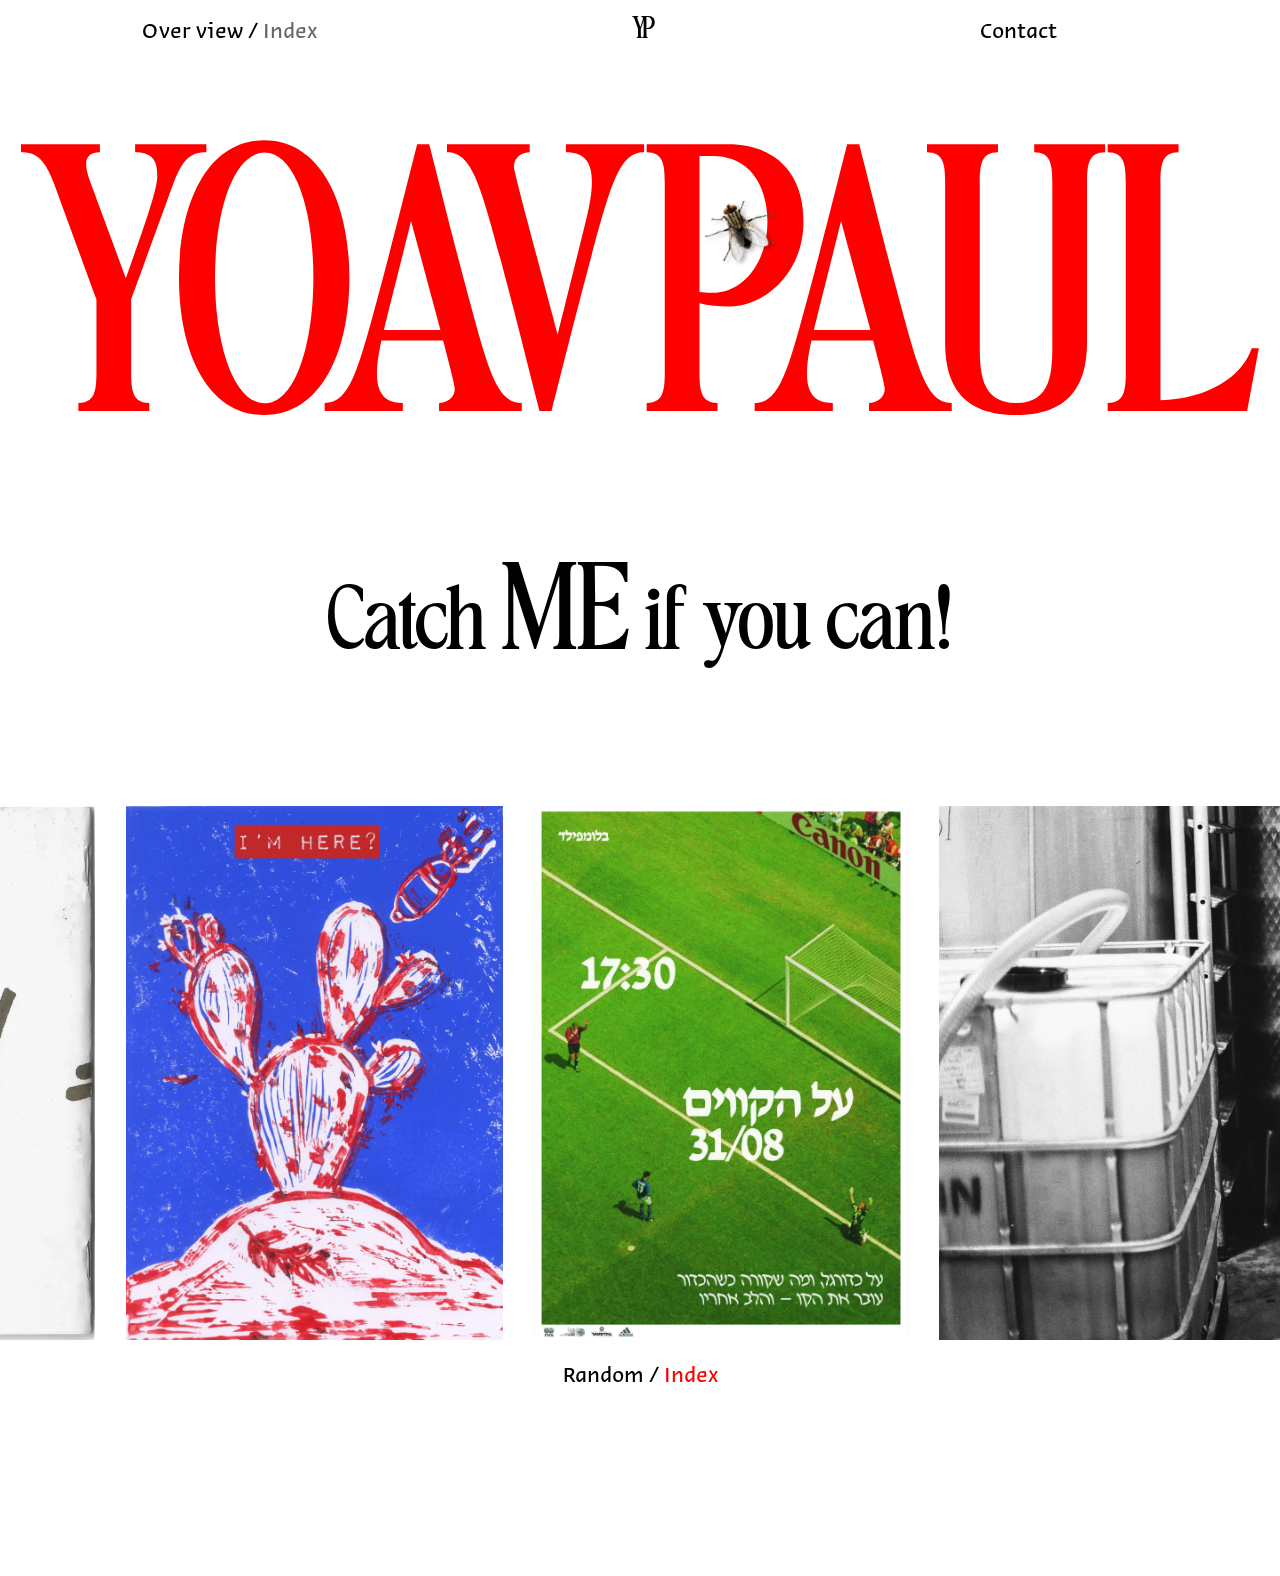
==== index.html @ 2bd1e229 "Home carousel starts in Index, 1+1= cover without scan background, Copy aligned on Me page, Index li" ====
<!DOCTYPE html>
<html lang="en">
<head>
  <meta charset="UTF-8">
  <meta name="viewport" content="width=device-width, initial-scale=1.0">
  <title>Yoav Paul</title>
  <link rel="stylesheet" href="styles.css">
  <!-- The phone version: only on screens up to 700px wide -->
  <link rel="stylesheet" href="phone.css" media="(max-width: 700px)">
</head>
<body class="home-page">
  <!-- Top bar (stays at the top while scrolling, with a soft blur behind it):
       on the left where you are, "YP" in the middle (leads home), Contact on the right -->
  <header class="top-bar">
    <p class="top-bar-left">Over view / <a class="page-link text-muted" href="projects.html">Index</a></p>
    <a class="top-bar-name" href="index.html" aria-label="Yoav Paul, home page">YP</a>
    <a class="top-bar-contact" href="about.html">Contact</a>
  </header>

  <!-- Big name (the fly sits on it, see below) -->
  <section class="hero">
    <h1 class="hero-title">YOAVPAUL</h1>
  </section>

  <!-- Leads to the contact page. "ME" turns red under the mouse -->
  <p class="catch-me"><a class="page-link" href="about.html">Catch <span class="catch-me-big">ME</span> if you can!</a></p>

  <!-- Over view: all the works move slowly from left to right, in a loop (home-carousel.js).
       It stops under the mouse, and "Random / Index" under it shows the category and name of the work,
       and it can be scrolled sideways (trackpad, mouse wheel or finger). A click on a work leads to it.
       "Random / Index" under it changes the order (the page always starts in Index):
       Random = the order here (the works take turns: branding, photography, graphics...),
       Index = by category, like the lists on the index page (data-index = the place in that order).
       To add a work, add one more line like these (--ratio = its width / height) -->
  <main class="carousel-section">
    <div class="carousel">
      <div class="carousel-track">
      <a class="carousel-item" href="branding.html#the-lodge" data-name="The Lodge x Core De Roy" data-category="Branding" data-index="2" style="--ratio: 1 / 1;"><img src="images/thelodge-corederoy-logo-negative.webp" width="2400" height="2400" alt="The Lodge x Core De Roy"></a>
      <a class="carousel-item" href="photography.html#dissociative-self" data-name="Dissociative self" data-category="Photography" data-index="4" style="--ratio: 1049 / 855;"><img class="is-cropped" style="--img-top: -44.06; --img-left: -4.36; --img-width: 108.75; --img-height: 188.58;" src="images/photo-my-project-6.webp" width="1697" height="2400" alt="Dissociative self"></a>
      <a class="carousel-item" href="graphics.html#im-here" data-name="I’M HERE?" data-category="Graphics" data-index="10" style="--ratio: 694 / 982;"><img src="images/tartakover-poster.webp" width="1697" height="2400" alt="I’M HERE?"></a>
      <a class="carousel-item" href="photography.html#monsters-under-the-bed" data-name="Monsters Under The Bed - Guy Jarzin" data-category="Photography" data-index="6" style="--ratio: 840 / 1216;"><img src="images/yarzin-photoshoot.webp" width="1658" height="2400" alt="Monsters Under The Bed - Guy Jarzin"></a>
      <a class="carousel-item" href="branding.html#cinema-south-festival" data-name="Cinema South Festival" data-category="Branding" data-index="1" style="--ratio: 1484 / 1526;"><img src="images/sff-logo.webp" width="1484" height="1526" alt="Cinema South Festival"></a>
      <a class="carousel-item" href="photography.html#four-noble-truths" data-name="Four noble truths before bedtime" data-category="Photography" data-index="5" style="--ratio: 1044 / 818;"><img src="images/photo-yoav367.webp" width="2400" height="1881" alt="Four noble truths before bedtime"></a>
      <a class="carousel-item" href="graphics.html#soccer-joint" data-name="Soccer - Joint" data-category="Graphics" data-index="9" style="--ratio: 907 / 1296;"><img src="images/poster-joint-soccer.webp" width="1680" height="2400" alt="Soccer - Joint"></a>
      <a class="carousel-item" href="photography.html#megi-solar" data-name="Megi Solar" data-category="Photography" data-index="7" style="--ratio: 845.913 / 1216;"><img src="images/photo-yoavp1150.webp" width="1670" height="2400" alt="Megi Solar"></a>
      <a class="carousel-item" href="branding.html#biss" data-name="biss" data-category="Branding" data-index="3" style="--ratio: 2560 / 2551;"><img src="images/logo-1.webp" width="2400" height="2392" alt="biss"></a>
      <a class="carousel-item" href="photography.html#bank-leumi" data-name="Bank Leumi - Local Treasure" data-category="Photography" data-index="8" style="--ratio: 1034 / 686;"><img src="images/photo-illustration-14.webp" width="2400" height="1591" alt="Bank Leumi - Local Treasure"></a>
      <a class="carousel-item" href="graphics.html#one-plus-one" data-name="1+1=" data-category="Graphics" data-index="11" style="--ratio: 600 / 864;"><img class="is-cropped" style="--img-top: -8.56; --img-left: -63.33; --img-width: 226.67; --img-height: 118.52;" src="images/one-plus-one-page-00.webp" width="1360" height="1024" alt="1+1="></a>
      </div>
    </div>
    <!-- Under the row: "Random / Index". Under the mouse it turns into the category (red) / the name of the work -->
    <p class="carousel-modes">
      <span class="carousel-switch">
        <button class="carousel-mode" type="button" data-mode="random" aria-pressed="false">Random</button> /
        <button class="carousel-mode is-active" type="button" data-mode="index" aria-pressed="true">Index</button>
      </span>
      <span class="carousel-name" aria-hidden="true"><span class="carousel-category"></span> / <span class="carousel-work"></span></span>
    </p>
  </main>

  <!-- The fly: sits on the name and flies away when the mouse touches it (moved by script.js) -->
  <img class="fly" src="images/fly.webp" width="680" height="500" alt="" aria-hidden="true">

  <script src="script.js"></script>
  <script src="home-carousel.js"></script>
  <script src="top-bar-blur.js"></script>
</body>
</html>
---- styles.css ----
/* ===== Fonts ===== */

/* TAN - MEMORIES: the title font, loaded from the fonts folder */
@font-face {
  font-family: "TAN Memories";
  src: url("fonts/tan-memories-2.otf") format("opentype");
  font-weight: 400;
  font-display: swap;
}

/* ArbelG: the font of the small texts on the home page */
@font-face {
  font-family: "ArbelG";
  src: url("fonts/ArbelG-Regular.otf") format("opentype");
  font-weight: 400;
  font-display: swap;
}

@font-face {
  font-family: "ArbelG";
  src: url("fonts/ArbelG-Bold.otf") format("opentype");
  font-weight: 700;
  font-display: swap;
}

/* Editor Sans (Normal): the top bar, the menus and the small texts on every page */
@font-face {
  font-family: "Editor Sans";
  src: url("fonts/EditorSans-Normal.otf") format("opentype");
  font-weight: 400;
  font-display: swap;
}

/* Editor Sans Medium: the photo captions. Editor Sans Bold: "INDEX" and the current page in the menu */
@font-face {
  font-family: "Editor Sans";
  src: url("fonts/EditorSans-Medium.otf") format("opentype");
  font-weight: 500;
  font-display: swap;
}

@font-face {
  font-family: "Editor Sans";
  src: url("fonts/EditorSans-Bold.otf") format("opentype");
  font-weight: 700;
  font-display: swap;
}

/* Editor Sans Semibold: the page you are on, in the top bar */
@font-face {
  font-family: "Editor Sans";
  src: url("fonts/EditorSans-Semibold.otf") format("opentype");
  font-weight: 600;
  font-display: swap;
}

/* ===== Variables (from Figma) ===== */
:root {
  /* Colors */
  --color-background: #ffffff;
  --color-accent: #ff0000;
  --color-shadow: rgba(0, 0, 0, 0.3);
  --color-text: #000000;
  --color-text-muted: rgba(0, 0, 0, 0.6);
  --color-panel: #000000; /* behind a project panel (branding page) */
  /* The blurred strips behind the words of the top bar */
  --bar-white: 0.3;      /* how white the strip is (0 = clear, 1 = fully white) */
  --bar-blur: 10px;      /* how blurry the photo behind it is */
  --bar-radius: 0.03em;  /* roundness of the corners */
  --bar-line-gap: 0.25em; /* extra space between the lines of the menu on the project pages */
  /* Each part has its own strip:
     pad-x = space left and right of the words, pad-y = space above and under them,
     move-x = moves the strip right (+) or left (-), move-y = moves it down (+) or up (-) */
  --left-pad-x: 0.6em;    /* "Over view / Index" */
  --left-pad-y: 0.1em;
  --left-move-x: 0em;
  --left-move-y: 0em;
  --index-pad-x: 0.31em;   /* the menu on the project pages: "Index" and the other pages */
  --index-pad-y: 0.03em;
  --index-move-x: 0em;
  --index-move-y: -0.03em;
  --page-pad-x: 0.37em;    /* the page you are on (Branding, Photography, Graphics) */
  --page-pad-y: 0.1em;
  --page-move-x: 0em;
  --page-move-y: 0em;
  --yp-pad-x: 0.16em;     /* "YP" */
  --yp-pad-y: 0.31em;
  --yp-move-x: 0em;
  --yp-move-y: 0em;
  --contact-pad-x: 0.32em; /* "Contact" */
  --contact-pad-y: 0.1em;
  --contact-move-x: 0em;
  --contact-move-y: 0em;
  --color-bar: rgba(255, 255, 255, var(--bar-white));

  /* Title font: TAN - MEMORIES (Regular), a serif font is used until it loads */
  --font-display: "TAN Memories", Georgia, serif;
  --weight-display: 400; /* Regular */

  /* Font of the top bar, the menus, the captions and the small texts: Editor Sans (from the fonts folder) */
  --font-nav: "Editor Sans", Arial, sans-serif;
  --size-nav: max(12px, calc(24 * var(--px))); /* "About", "Contact", "OVER VIEW / INDEX": 24px in Figma */

  /* Font of the small texts on the home page */
  --font-body: "ArbelG", Arial, sans-serif;

  /* One Figma pixel: the home page is 1440px wide in Figma,
     so on smaller screens everything gets smaller together */
  --px: min(1px, calc(100vw / 1440));

  /* Fly: 181px wide in Figma, smaller on small screens */
  --size-fly: min(181px, 30vw);

  /* Spacing */
  --space-page: 16px;
}

/* ===== Base ===== */
* {
  box-sizing: border-box;
}

body {
  margin: 0;
  background-color: var(--color-background);
}

/* ===== Flying fly ===== */

/* script.js moves the fly by changing its transform */
.fly {
  position: fixed;
  top: 0;
  left: 0;
  width: var(--size-fly);
  height: auto;
  /* Close shadow: the fly is sitting on the page */
  filter: drop-shadow(2px 3px 2px var(--color-shadow));
  transition: filter 0.3s;
}

/* Fly swatter: near the fly the mouse turns into a fly swatter (script.js adds "is-near-fly"),
   so people understand they can squash it. The middle of the swatter is the point that hits */
.is-near-fly,
.is-near-fly * {
  cursor: -webkit-image-set(url("images/cursor-swatter.png") 1x, url("images/cursor-swatter@2x.png") 2x) 17 17, crosshair !important;
  cursor: image-set(url("images/cursor-swatter.png") 1x, url("images/cursor-swatter@2x.png") 2x) 17 17, crosshair !important;
}

/* Far, soft shadow: the fly is in the air */
.fly.is-flying {
  filter: drop-shadow(14px 22px 8px var(--color-shadow));
}

/* A squashed fly lies flat on the page (no shadow), and can't be clicked again */
.fly.is-squashed {
  filter: none;
  pointer-events: none;
}

/* ===== Red splat under a squashed fly ===== */

/* script.js places it where the fly was */
.splat {
  position: fixed;
  width: calc(var(--size-fly) * 0.6);
  aspect-ratio: 1;
  translate: -50% -50%; /* centered on the fly (works together with the grow animation) */
  background-color: var(--color-accent);
  border-radius: 45% 55% 40% 60% / 55% 40% 60% 45%; /* uneven, like a blob */
  pointer-events: none;
  animation: splat-appear 0.15s ease-out;
}

/* Two small drops around the splat */
.splat::before,
.splat::after {
  content: "";
  position: absolute;
  border-radius: 50%;
  background-color: var(--color-accent);
}

.splat::before {
  width: 18%;
  height: 18%;
  top: -22%;
  left: 70%;
}

.splat::after {
  width: 12%;
  height: 12%;
  bottom: -10%;
  left: -15%;
}

/* The splat grows quickly from nothing */
@keyframes splat-appear {
  from {
    scale: 0;
  }
  to {
    scale: 1;
  }
}

/* ===== Top bar (all pages) =====
   On the left where you are, "YP" in the middle, "Contact" on the right.
   Each one is placed by its middle point, like in Figma (the page is 1440px wide there).
   The bar stays at the top while scrolling. Each part has a blurred horizontal strip behind it,
   so it can always be read, also on top of photos (the rest of the bar is see-through) */
.top-bar {
  position: fixed;
  top: 0;
  left: 0;
  right: 0;
  z-index: 5; /* above everything on the page */
  height: max(44px, calc(90 * var(--px))); /* down to just under the two lines on the left */
  pointer-events: none; /* clicks go through the see-through parts of the bar... */
  font-family: var(--font-nav);
  font-size: var(--size-nav);
  line-height: normal;
  color: var(--color-text);
}

.top-bar a {
  color: inherit;
  text-decoration: none;
}

/* The three parts of the bar */
.top-bar-left,
.top-bar-name,
.top-bar-contact {
  position: absolute;
  z-index: 0; /* so the ellipse below stays behind the words */
  margin: 0;
  transform: translateX(-50%); /* the middle of the words sits on "left" */
  text-align: center;
  white-space: nowrap;
  pointer-events: auto; /* ...but not through the words */
}

/* The blurred strip behind each part of the bar (a flat rectangle around the words).
   Each part sets its own --pad-x, --pad-y, --move-x and --move-y (see the variables at the top) */
.top-bar-left::before,
.top-bar-name::before,
.top-bar-contact::before,
.top-bar-left:has(.is-current) > *::before {
  content: "";
  position: absolute;
  top: calc(var(--move-y) - var(--pad-y));
  bottom: calc(-1 * var(--move-y) - var(--pad-y));
  left: calc(var(--move-x) - var(--pad-x));
  right: calc(-1 * var(--move-x) - var(--pad-x) - var(--extra-right, 0em));
  z-index: -1;
  border-radius: var(--bar-radius);
  background-color: var(--color-bar);
  backdrop-filter: blur(var(--bar-blur));
  -webkit-backdrop-filter: blur(var(--bar-blur)); /* Safari */
  /* Shows only when there is a picture or text under the word (top-bar-blur.js adds "has-backdrop") */
  opacity: var(--strip-opacity, 0);
  transition: opacity 0.2s;
}

.top-bar .has-backdrop {
  --strip-opacity: 1;
}

.top-bar-left::before {
  --pad-x: var(--left-pad-x);
  --pad-y: var(--left-pad-y);
  --move-x: var(--left-move-x);
  --move-y: var(--left-move-y);
}

.top-bar-left:has(.is-current) > :not(.is-current)::before {
  --pad-x: var(--index-pad-x);
  --pad-y: var(--index-pad-y);
  --move-x: var(--index-move-x);
  --move-y: var(--index-move-y);
}

.top-bar-left:has(.is-current) > .is-current::before {
  --pad-x: var(--page-pad-x);
  --pad-y: var(--page-pad-y);
  --move-x: var(--page-move-x);
  --move-y: var(--page-move-y);
}

/* "YP": the letters are pulled together (-24%), which makes its box end before the "P",
   so its strip gets 0.24em more on the right, to have the same space on both sides */
.top-bar-name::before {
  --pad-x: var(--yp-pad-x);
  --pad-y: var(--yp-pad-y);
  --move-x: var(--yp-move-x);
  --move-y: var(--yp-move-y);
  --extra-right: 0.24em;
}

.top-bar-contact::before {
  --pad-x: var(--contact-pad-x);
  --pad-y: var(--contact-pad-y);
  --move-x: var(--contact-move-x);
  --move-y: var(--contact-move-y);
}

/* On the left: "OVER VIEW / INDEX", or "INDEX" with the page you are on under it
   (Figma: middle at 258px, 25px from the top) */
.top-bar-left {
  top: calc(25 * var(--px));
  left: calc(50% - 462 * var(--px));
}

/* The grey link ("INDEX" on the home page, "OVER VIEW" on the index page) */
.top-bar-left .text-muted {
  color: var(--color-text-muted);
}

/* The page you are on: red and Semibold */
.top-bar-left .is-current {
  color: var(--color-accent);
  font-weight: 600;
}

/* On the project pages the left part is a menu of a few lines:
   each word gets its own blurred strip (see above), instead of one strip around all */
.top-bar-left:has(.is-current)::before {
  display: none;
}

.top-bar-left:has(.is-current) > * {
  position: relative;
  z-index: 0;
}

/* The menu on the project pages: "Index", then Branding, Photography and Graphics, one under the other
   (Figma: its middle at 209px, 27px between the lines). Each line goes a little lower, so the strips don't touch */
.top-bar-left:has(.is-current) {
  left: calc(50% - 511 * var(--px));
  display: flex;
  flex-direction: column;
  align-items: center;
  line-height: 1.125;
}

.top-bar-left:has(.is-current) > :not(:first-child) {
  margin-top: var(--bar-line-gap);
}

/* "Index" is a button: a click folds the menu (top-bar-menu.js). No button look */
.top-bar-index {
  padding: 0;
  border: none;
  background: none;
  font: inherit;
  color: inherit;
  cursor: pointer;
}

/* The folded menu: only "Index" and the page you are on */
.top-bar-left.is-folded .menu-other {
  display: none;
}

/* On the project pages "Contact" is a little more to the right (Figma: its middle at 1202.5px) */
.branding-page .top-bar-contact,
.photography-page .top-bar-contact,
.graphics-page .top-bar-contact {
  left: calc(50% + 482.5 * var(--px));
}

/* The links turn red under the mouse */
.top-bar-left .page-link:hover {
  color: var(--color-accent);
}

/* "YP" in the title font (Figma: 24px, letter spacing -24%, middle at 721.5px, 19px from the top) */
.top-bar-name {
  top: calc(19 * var(--px));
  left: calc(50% + 1.5 * var(--px));
  font-family: var(--font-display);
  letter-spacing: -0.24em;
  line-height: 1.04;
}

/* Figma: middle at 1145.5px, 25px from the top */
.top-bar-contact {
  top: calc(25 * var(--px));
  left: calc(50% + 425.5 * var(--px));
}

/* ===== Home page (index.html) and index page (projects.html) ===== */

.hero a {
  color: inherit;
  text-decoration: none;
}

/* Big name. All sizes are Figma pixels times --px */
.hero {
  position: relative;
  padding-top: calc(82 * var(--px));
}

.hero-title {
  margin: 0;
  font-family: var(--font-display);
  font-size: calc(300 * var(--px));
  font-weight: var(--weight-display);
  line-height: normal;
  height: calc(423 * var(--px)); /* text box height in Figma */
  color: var(--color-accent);
  text-align: center;
}

/* "Catch ME if you can!" under the big name, a link to the contact page.
   "ME" turns red under the mouse */
.catch-me {
  margin: calc(102 * var(--px)) 0 0;
  height: calc(129 * var(--px)); /* text box height in Figma */
  font-family: var(--font-display);
  font-size: calc(70.82 * var(--px));
  line-height: normal;
  color: var(--color-text);
  text-align: center;
}

.catch-me-big {
  font-size: calc(96 * var(--px));
}

.catch-me:hover .catch-me-big {
  color: var(--color-accent);
}

/* The fly on the home and index pages: 113px wide in Figma, and it moves with the page
   (script.js places it on the name and keeps it above the works) */
.home-page,
.index-page {
  --size-fly: calc(113 * var(--px));
}

.home-page .fly,
.home-page .splat,
.index-page .fly,
.index-page .splat {
  position: absolute;
}

/* ===== Over view on the home page: all the works moving in a row =====
   Figma: a 1440 x 600 box, 907px from the top of the page, and "Random / Index" under it.
   home-carousel.js moves the row and changes its order */

.carousel-section {
  margin-top: calc(171 * var(--px)); /* 907 - 736 */
  padding-bottom: calc(201 * var(--px)); /* the page ends at 1773 */
}

/* The box: it scrolls sideways (no scrollbar, like in Figma) */
.carousel {
  height: calc(600 * var(--px));
  overflow-x: auto;
  overflow-y: hidden;
  scrollbar-width: none;
}

.carousel::-webkit-scrollbar {
  display: none;
}

/* The row of works */
.carousel-track {
  display: flex;
  width: max-content;
  height: 100%;
}

/* "Random / Index" under the box (Figma: 30px under it, Editor Sans 24px).
   Red under the mouse, and the one that is chosen stays red */
.carousel-modes {
  position: relative;
  margin: calc(30 * var(--px)) 0 0;
  min-height: calc(35 * var(--px));
  font-family: var(--font-nav);
  font-size: var(--size-nav);
  line-height: normal;
  text-align: center;
  color: var(--color-text);
}

.carousel-mode {
  padding: 0;
  border: none;
  background: none;
  font: inherit;
  color: inherit;
  cursor: pointer;
}

.carousel-mode:hover,
.carousel-mode.is-active {
  color: var(--color-accent);
}

/* Under the mouse a work's category (red) / name show in the same place, instead of "Random / Index" */
.carousel-name {
  position: absolute;
  inset: 0;
  display: none;
}

.carousel-category {
  color: var(--color-accent);
}

.carousel-section.is-showing-name .carousel-name {
  display: block;
}

.carousel-section.is-showing-name .carousel-switch {
  visibility: hidden; /* keeps its place, so nothing moves */
}

/* One work: as high as the box, its width from its shape (--ratio = width / height).
   The space after each work (not "gap"), so the copy follows with the same space */
.carousel-item {
  position: relative;
  flex: none;
  height: 100%;
  aspect-ratio: var(--ratio);
  margin-right: calc(35 * var(--px));
  overflow: hidden;
}

.carousel-item img {
  display: block;
  width: 100%;
  height: 100%;
  object-fit: cover;
}

/* ===== Links in the top bar and menus (all pages) ===== */

.page-link {
  color: inherit;
  text-decoration: none;
}

/* The page you are on is red */
.page-link.is-current {
  color: var(--color-accent);
}

/* ===== Columns and rows of works, measured in Figma pixels =====
   In the HTML every item says its size in Figma pixels:
   style="--width: 589"         = 589 Figma pixels wide
   style="--space-before: 61"   = 61 Figma pixels of space above it
   style="--gap: 11"            = 11 Figma pixels between the items of a row */

.figma-column {
  position: relative; /* the texts about the projects are placed inside it */
  width: calc(1440 * var(--px)); /* the width of the page in Figma */
  margin: 0 auto;
  display: flex;
  flex-direction: column;
  align-items: center;
  padding-bottom: calc(220 * var(--px));
}

.figma-column > * {
  margin-top: calc(var(--space-before, 0) * var(--px));
}

/* Items that are not in the middle: they start --left Figma pixels from the left edge */
.figma-column > .from-left {
  align-self: flex-start;
  margin-left: calc(var(--left) * var(--px));
}

/* Items side by side */
.figma-row {
  display: flex;
  justify-content: center;
  align-items: flex-start;
  gap: calc(var(--gap, 0) * var(--px));
}

/* Items in a row don't get extra space above */
.figma-row > * {
  margin-top: 0;
}

/* An image or video with its Figma width */
.work-image {
  display: block;
  flex: none;
  width: calc(var(--width) * var(--px));
  height: auto;
}

/* ===== Project pages (photography.html, graphics.html) ===== */

/* The top part: the menu and the big title.
   Each page sets --title-top, --title-size and --header-height (in Figma pixels) */
.project-header {
  position: relative;
  height: calc(var(--header-height) * var(--px));
}

.project-title {
  position: absolute;
  top: calc(var(--title-top) * var(--px));
  left: 0;
  right: 0;
  margin: 0;
  font-family: var(--font-display);
  font-size: calc(var(--title-size) * var(--px));
  font-weight: var(--weight-display);
  line-height: 1.96;
  color: var(--color-text);
  text-align: center;
}

/* The name of a project under its photo.
   --height = the space from the top of the caption to the next photo (Figma pixels) */
.photo-caption {
  width: calc(var(--width) * var(--px));
  height: calc(var(--height) * var(--px));
  margin-bottom: 0;
  font-family: var(--font-nav);
  font-size: max(12px, calc(32 * var(--px)));
  font-weight: 500; /* Medium */
  line-height: normal;
  text-align: var(--align, left);
}

/* ===== Photography, branding and graphics pages ===== */

/* A photo in a box with its Figma size (--width x --height).
   The photo fills the box, and is cut at the edges if it has a different shape */
.photo-box {
  position: relative;
  display: block;
  width: calc(var(--width) * var(--px));
  aspect-ratio: var(--width) / var(--height);
  overflow: hidden;
  /* the boxes that open a row of photos are buttons: remove the button look */
  padding: 0;
  border: none;
  background: none;
}

button.photo-box {
  cursor: pointer;
}

.photo-box img,
.photo-box video,
.photo-overlay-row img,
.photo-overlay-row video {
  display: block;
  width: 100%;
  height: 100%;
  object-fit: cover;
}

/* A photo that shows only part of itself, placed like in Figma (in % of its box) */
.photo-box img.is-cropped,
.photo-overlay-row img.is-cropped,
.carousel-item img.is-cropped {
  position: absolute;
  top: calc(var(--img-top) * 1%);
  left: calc(var(--img-left) * 1%);
  width: calc(var(--img-width) * 1%);
  height: calc(var(--img-height) * 1%);
  max-width: none;
  object-fit: fill;
}

/* ===== Photo overlays: a row of photos that opens when you click a photo =====
   The photo you click is the first photo of the row. photo-overlays.js opens and closes the rows */

/* Goes from the left of the photo to the right edge of the page, and scrolls sideways */
.photo-overlay {
  width: calc((1440 - var(--left)) * var(--px));
  overflow-x: auto;
  overflow-y: hidden;
  scrollbar-width: none; /* no scrollbar, like in Figma */
}

.photo-overlay::-webkit-scrollbar {
  display: none;
}

/* Closed: only the first photo. Open: --width Figma pixels wide */
.photo-overlay-row {
  position: relative;
  width: fit-content;
}

.photo-overlay.is-open .photo-overlay-row {
  width: calc(var(--width) * var(--px) * var(--row-scale, 1));
}

/* The extra photos: hidden until the row opens.
   Each one has its place: --x, --y and its size --w x --h (Figma pixels) */
.photo-overlay-row > div {
  display: none;
  position: absolute;
  cursor: pointer; /* a click closes the row */
  left: calc(var(--x) * var(--px) * var(--row-scale, 1));
  top: calc(var(--y, 0) * var(--px) * var(--row-scale, 1));
  width: calc(var(--w) * var(--px) * var(--row-scale, 1));
  height: calc(var(--h) * var(--px) * var(--row-scale, 1));
  overflow: hidden;
}

.photo-overlay.is-open .photo-overlay-row > div {
  display: block;
}

/* ===== Photography page: the text layout =====
   When a row is open, photography-texts.js adds "is-reading" to the page.
   Then every item uses its "-open" sizes and places (from the Figma frame "Photography option 2 with text"):
   --left-open, --space-open, --width-open, --height-open, and --scale-open for the rows.
   The text about the open project shows on the left. (Only on computers: phones keep their layout) */

/* A caption that shows only in the text layout ("Dissociative self") */
.photo-caption.only-open {
  display: none;
}

/* The caption of the open project hides (its name is in the text), but keeps its place */
.photo-caption.is-hidden {
  visibility: hidden;
}

@media (min-width: 701px) {
  body.is-reading .project-header {
    height: calc(var(--header-height-open, var(--header-height)) * var(--px));
  }

  body.is-reading .figma-column > * {
    margin-top: calc(var(--space-open, var(--space-before, 0)) * var(--px));
  }

  body.is-reading .figma-column > .from-left {
    margin-left: calc(var(--left-open, var(--left)) * var(--px));
  }

  body.is-reading .photo-box {
    width: calc(var(--width-open, var(--width)) * var(--px));
    aspect-ratio: var(--width-open, var(--width)) / var(--height-open, var(--height));
  }

  body.is-reading .photo-overlay {
    width: calc((1440 - var(--left-open, var(--left))) * var(--px));
    --row-scale: var(--scale-open, 1);
  }

  body.is-reading .photo-caption.only-open {
    display: block;
  }
}

/* The text about a project (Figma: 15px from the left, 450px wide, Editor Sans) */
.project-text {
  position: absolute;
  left: calc(15 * var(--px));
  width: calc(450 * var(--px));
  margin: 0;
  font-family: var(--font-nav);
  color: var(--color-text);
}

.project-text[hidden] {
  display: none;
}

/* Name (Bold 28px) and year (Medium) */
.project-text h2 {
  margin: 0 0 calc(30 * var(--px));
  font-size: calc(28 * var(--px));
  font-weight: 700;
  line-height: normal;
}

.project-text-year {
  margin-left: 0.4em;
  font-weight: 500;
}

/* The text: 25px */
.project-text p {
  margin: 0;
  font-size: calc(25 * var(--px));
  line-height: calc(26 * var(--px));
}

/* The second paragraph starts a little to the right, like in Figma */
.project-text .is-indented {
  text-indent: 1em;
}

/* An empty line above */
.project-text .has-space,
.project-text .project-text-quote {
  margin-top: calc(30 * var(--px));
}

/* The quote: Semibold 19px */
.project-text .project-text-quote {
  font-size: calc(19 * var(--px));
  font-weight: 600;
}

/* Materials and thanks: 20px */
.project-text .project-text-small {
  font-size: calc(20 * var(--px));
}

/* Smaller text (Dissociative self): 19px */
.project-text .project-text-body {
  font-size: calc(19 * var(--px));
}

/* Where it was exhibited: Semibold 19px */
.project-text .project-text-strong {
  font-size: calc(19 * var(--px));
  font-weight: 600;
}

/* A smaller empty line above (one empty line of 19px text) */
.project-text .has-line-space {
  margin-top: calc(23 * var(--px));
}

/* ===== The 1+1= book (graphics page): book-pages.js turns its pages on a click ===== */
.book {
  cursor: pointer;
}

/* ===== Project panels (branding page): the whole project on one screen =====
   project-panels.js opens and closes them. Everything inside is placed in Figma pixels
   (--x, --y, --w, --h) and grows or shrinks with the height of the screen:
   the Figma frame is 1069px high, so one Figma pixel = the screen height / 1069 */

.project-panel {
  --s: calc(100vh / 1069); /* one Figma pixel */
  position: fixed;
  inset: 0;
  z-index: 4; /* above the page, under the top bar */
  overflow-x: auto;
  overflow-y: hidden; /* only sideways */
  background-color: var(--color-panel);
  scrollbar-width: none;
  outline: none;
}

.project-panel::-webkit-scrollbar {
  display: none;
}

.project-panel[hidden] {
  display: none;
}

/* While a panel is open: the page under it doesn't scroll, and the top bar turns white (like in Figma) */
body.has-open-panel {
  overflow: hidden;
}

body.has-dark-panel .top-bar {
  color: #fff;
}

/* A light panel (like biss): white, with black texts */
.project-panel.is-light {
  --color-panel: #ffffff;
}

.project-panel.is-light .panel-text,
.project-panel.is-light .panel-about {
  color: var(--color-text);
}

/* The whole width of the project, as high as the screen */
.project-panel-stage {
  position: relative;
  width: calc(var(--width) * var(--s));
  height: 100vh;
  overflow: hidden; /* things that go over the top are cut, like in Figma */
}

/* A work: its place and size (a click on it closes the panel) */
.panel-item {
  position: absolute;
  left: calc(var(--x) * var(--s));
  top: calc(var(--y) * var(--s));
  width: calc(var(--w) * var(--s));
  height: calc(var(--h) * var(--s));
  overflow: hidden;
  cursor: pointer;
}

.panel-item img,
.panel-item video {
  display: block;
  width: 100%;
  height: 100%;
  object-fit: cover;
}

.panel-item img.is-cropped {
  position: absolute;
  top: calc(var(--img-top) * 1%);
  left: calc(var(--img-left) * 1%);
  width: calc(var(--img-width) * 1%);
  height: calc(var(--img-height) * 1%);
  max-width: none;
  object-fit: fill;
}

/* Texts: --x is their middle */
.panel-text {
  position: absolute;
  left: calc(var(--x) * var(--s));
  top: calc(var(--y) * var(--s));
  width: calc(var(--w) * var(--s));
  margin: 0;
  z-index: 1; /* on top of the works, like in Figma */
  transform: translateX(-50%);
  color: #fff;
  font-weight: normal;
  text-align: center;
}

/* The names of the parts (Logotype, Menus...): Editor Sans 18px */
.panel-label {
  font-family: var(--font-nav);
  font-size: calc(18 * var(--s));
  line-height: calc(37 * var(--s));
}

/* Some names start at --x (on the left of their works) instead of having their middle there */
.panel-label.is-left {
  transform: none;
  text-align: left;
}

/* About the project: name (Bold 30px), kind of work (Medium 25px) and text (25px), in Editor Sans */
.panel-about {
  position: absolute;
  left: calc(var(--x) * var(--s));
  top: calc(var(--y) * var(--s));
  width: calc(var(--w) * var(--s));
  z-index: 1;
  font-family: var(--font-nav);
  color: #fff;
}

/* The name. Each panel can set its line height (--title-line) and the empty space under it (--title-space) */
.panel-about h2 {
  margin: 0 0 calc(var(--title-space, 54.88) * var(--s)); /* an empty line under it, like in Figma */
  font-size: calc(30 * var(--s));
  font-weight: 700;
  line-height: 1.96;
}

/* Panels that set --title-line (in Figma pixels) use it instead */
.panel-about[style*="--title-line"] h2 {
  line-height: calc(var(--title-line) * var(--s));
}

.panel-about p {
  margin: 0;
  font-size: calc(25 * var(--s));
  line-height: calc(36 * var(--s));
}

.panel-about .panel-about-kind,
.panel-about .is-medium {
  font-weight: 500;
}

/* Credits: 20px */
.panel-about .panel-about-small {
  font-size: calc(20 * var(--s));
}

/* An empty line above */
.panel-about .has-space {
  margin-top: calc(49 * var(--s));
}

/* The second paragraph starts a little to the right, like in Figma */
.panel-about .is-indented {
  text-indent: 1.25em;
}

/* ===== Index page (projects.html) ===== */

/* The area under the big name (1032 - 505 Figma pixels high).
   The categories and lists are placed in it by --x, --y and --w */
.index-categories {
  position: relative;
  width: calc(1440 * var(--px));
  height: calc(527 * var(--px));
  margin: 0 auto;
}

.index-category,
.index-list {
  position: absolute;
  left: calc(var(--x) * var(--px));
  top: calc(var(--y) * var(--px));
  width: calc(var(--w) * var(--px));
  margin: 0;
  font-family: var(--font-display);
  font-weight: var(--weight-display);
  color: var(--color-text);
}

/* A category: a button with no button look, the text on the left */
.index-category {
  padding: 0;
  border: none;
  background: none;
  font-size: calc(70.82 * var(--px));
  line-height: normal;
  text-align: left;
  cursor: pointer;
}

/* The list of projects under a category (hidden until the category is clicked).
   Figma: 27px, lines 50px apart (the same in all three lists) */
.index-list {
  padding: 0;
  list-style: none;
  font-size: calc(27 * var(--px));
  line-height: calc(50 * var(--px));
  text-align: center;
}

.index-list[hidden] {
  display: none;
}

.index-list a {
  color: inherit;
  text-decoration: none;
}

/* Red under the mouse: the categories and the projects */
.index-category:hover,
.index-list a:hover {
  color: var(--color-accent);
}

/* When a link leads to a project on another page, leave room for "YP" above it */
.figma-column > [id] {
  scroll-margin-top: max(56px, calc(70 * var(--px)));
}

/* ===== About and contact page (about.html) ===== */

/* Everything is placed where it is in Figma ("Content" frame, 1440 x 2021).
   Each item says its top (and middle or left) in Figma pixels */
.about {
  position: relative;
  width: calc(1440 * var(--px));
  height: calc(2021 * var(--px));
  margin: 0 auto;
}

.about > * {
  position: absolute;
  margin: 0;
}

/* Big red words: "EMAIL ME", "CALL ME", "ME" */
.about-title {
  top: calc(var(--top) * var(--px));
  left: calc(var(--middle) * var(--px));
  transform: translateX(-50%);
  font-family: var(--font-display);
  font-size: calc(270 * var(--px));
  font-weight: var(--weight-display);
  letter-spacing: calc(var(--spacing, 0) * var(--px));
  line-height: normal;
  color: var(--color-accent);
  white-space: nowrap;
}

/* The email address and the phone number under the big words (Medium 48px) */
.about-contact {
  top: calc(var(--top) * var(--px));
  left: calc(var(--middle) * var(--px));
  transform: translateX(-50%);
  font-family: var(--font-nav);
  font-size: calc(48 * var(--px));
  font-weight: 500;
  line-height: normal;
  color: var(--color-text);
  text-decoration: none;
  white-space: nowrap;
}

/* The text about me (Medium 32px, lines 62px apart) */
.about-contact a {
  color: inherit;
  text-decoration: none;
}

/* "Copy" next to the email / phone: shows under the mouse (computers),
   or after a tap (phones, contact-copy.js adds "is-showing-copy").
   Its holder starts right at the end of the words, so the mouse can move to it without it closing.
   The holder has the same line as the email / phone, so "Copy" sits on the same line (baseline) as them */
.copy-holder {
  position: absolute;
  top: 0;
  left: 100%;
  padding-left: calc(20 * var(--px));
  display: none;
}

.about-contact:hover .copy-holder,
.about-contact:focus-within .copy-holder,
.about-contact.is-showing-copy .copy-holder {
  display: block;
}

/* Just the word, no frame, half the size of the email / phone */
.copy-button {
  -webkit-appearance: none; /* no button look in Safari */
  appearance: none;
  padding: 0;
  border: none;
  border-radius: 0;
  background: none;
  vertical-align: baseline;
  font-family: var(--font-nav);
  font-size: 0.5em;
  font-weight: 500;
  line-height: normal;
  color: var(--color-text);
  cursor: pointer;
}

.copy-button:hover {
  color: var(--color-accent);
}

.about-text {
  top: calc(var(--top) * var(--px));
  left: calc(164 * var(--px));
  width: calc(1175 * var(--px));
  font-family: var(--font-nav);
  font-size: calc(32 * var(--px));
  font-weight: 500;
  line-height: calc(62 * var(--px));
  color: var(--color-text);
}

.about-text p {
  margin: 0;
}

/* The second paragraph starts a little to the right, like in Figma */
.about-text p + p {
  text-indent: calc(30 * var(--px)); /* 4 spaces, like in Figma */
}
---- phone.css ----
/* ===== phone.css: the phone version of the site =====
   Only phones use this file (screens up to 700px wide): every page loads it with
   <link rel="stylesheet" href="phone.css" media="(max-width: 700px)">
   after styles.css, so the rules here change the computer design only on phones.
   The computer version is in styles.css (its colours, fonts and spacing are used here too).
   Write here anything that should look different on a phone. */

/* ===== Top bar (all pages) =====
   On phones the three parts sit by the edges: the menu on the left, YP in the middle,
   Contact on the right. The words are 15px, big enough to tap */
.top-bar {
  --size-nav: 15px;
  height: 44px;
}

.top-bar-left,
.top-bar-left:has(.is-current) {
  top: 14px;
  left: var(--space-page);
  transform: none;
  text-align: left;
}

/* The menu on the project pages: its lines start on the left */
.top-bar-left:has(.is-current) {
  align-items: flex-start;
}

.top-bar-name {
  top: 11px;
  left: 50%;
}

.top-bar-contact,
.branding-page .top-bar-contact,
.photography-page .top-bar-contact,
.graphics-page .top-bar-contact {
  top: 14px;
  left: auto;
  right: var(--space-page);
  transform: none;
}

/* ===== Home page (index.html) ===== */

/* The fly is 60px wide on phones */
.home-page {
  --size-fly: 60px;
}

/* The big name fills the width of the screen (its width is 4.654 times its font size) */
.hero {
  padding-top: 64px;
}

.hero-title {
  height: auto;
  font-size: calc((100vw - 2 * var(--space-page)) / 4.654);
}

/* "Catch ME if you can!" */
.catch-me {
  height: auto;
  margin-top: 8px;
  font-size: 30px;
}

.catch-me-big {
  font-size: 40px;
}

/* The row of works: bigger, a square work takes 75% of the width. Swipe it with a finger */
.carousel-section {
  margin-top: 40px;
  padding-bottom: 48px;
}

.carousel {
  height: 75vw;
}

.carousel-item {
  margin-right: 12px;
}

/* "Random / Index" under the row */
.carousel-modes {
  margin-top: 14px;
  min-height: 0;
  font-size: 15px;
}

/* The text comes under the photo, in the page flow, big enough to read */
.project-text {
  position: static;
  width: auto;
  margin: 0 var(--space-page) 24px;
}

.project-text h2 {
  margin-bottom: 8px;
  font-size: 17px;
}

.project-text p,
.project-text .project-text-quote,
.project-text .project-text-small,
.project-text .project-text-body,
.project-text .project-text-strong {
  font-size: 14px;
  line-height: 1.35;
}

.project-text .has-space,
.project-text .has-line-space,
.project-text .project-text-quote {
  margin-top: 10px;
}

/* The categories one under the other, each list under its category */
.index-categories {
  width: auto;
  height: auto;
  padding: 24px var(--space-page) 48px;
  display: flex;
  flex-direction: column;
  align-items: center;
  gap: 12px;
}

.index-category,
.index-list {
  position: static;
  width: auto;
  text-align: center;
}

.index-category {
  font-size: 40px;
}

.index-list {
  font-size: 18px;
  line-height: 1.85; /* like Figma: 50px lines for 27px text */
  margin-bottom: 12px;
}

/* Everything moves down a little, so "EMAIL ME" doesn't touch the top bar */
.about {
  margin-top: 24px;
}

/* ===== The project title is in the page flow ===== */
.project-header {
  height: auto;
  padding-top: 52px; /* room for the top bar (44px high on phones) */
}

.project-title {
  position: static;
}

.project-title {
  line-height: 1.6; /* room for letters like "g" and "y" */
}

/* Captions start under the left side of their photo, and can take 2 lines */
.figma-column > .photo-caption {
  width: auto;
  height: auto;
  margin: 4px var(--space-page) 16px calc(var(--left) * var(--px));
  text-align: left;
}

/* ===== Me page (about.html) ===== */

/* "Copy" shows under the email / phone, in the middle (there is no room next to them) */
.copy-holder {
  top: 100%;
  left: 50%;
  transform: translateX(-50%);
  padding: 8px 0 0;
}
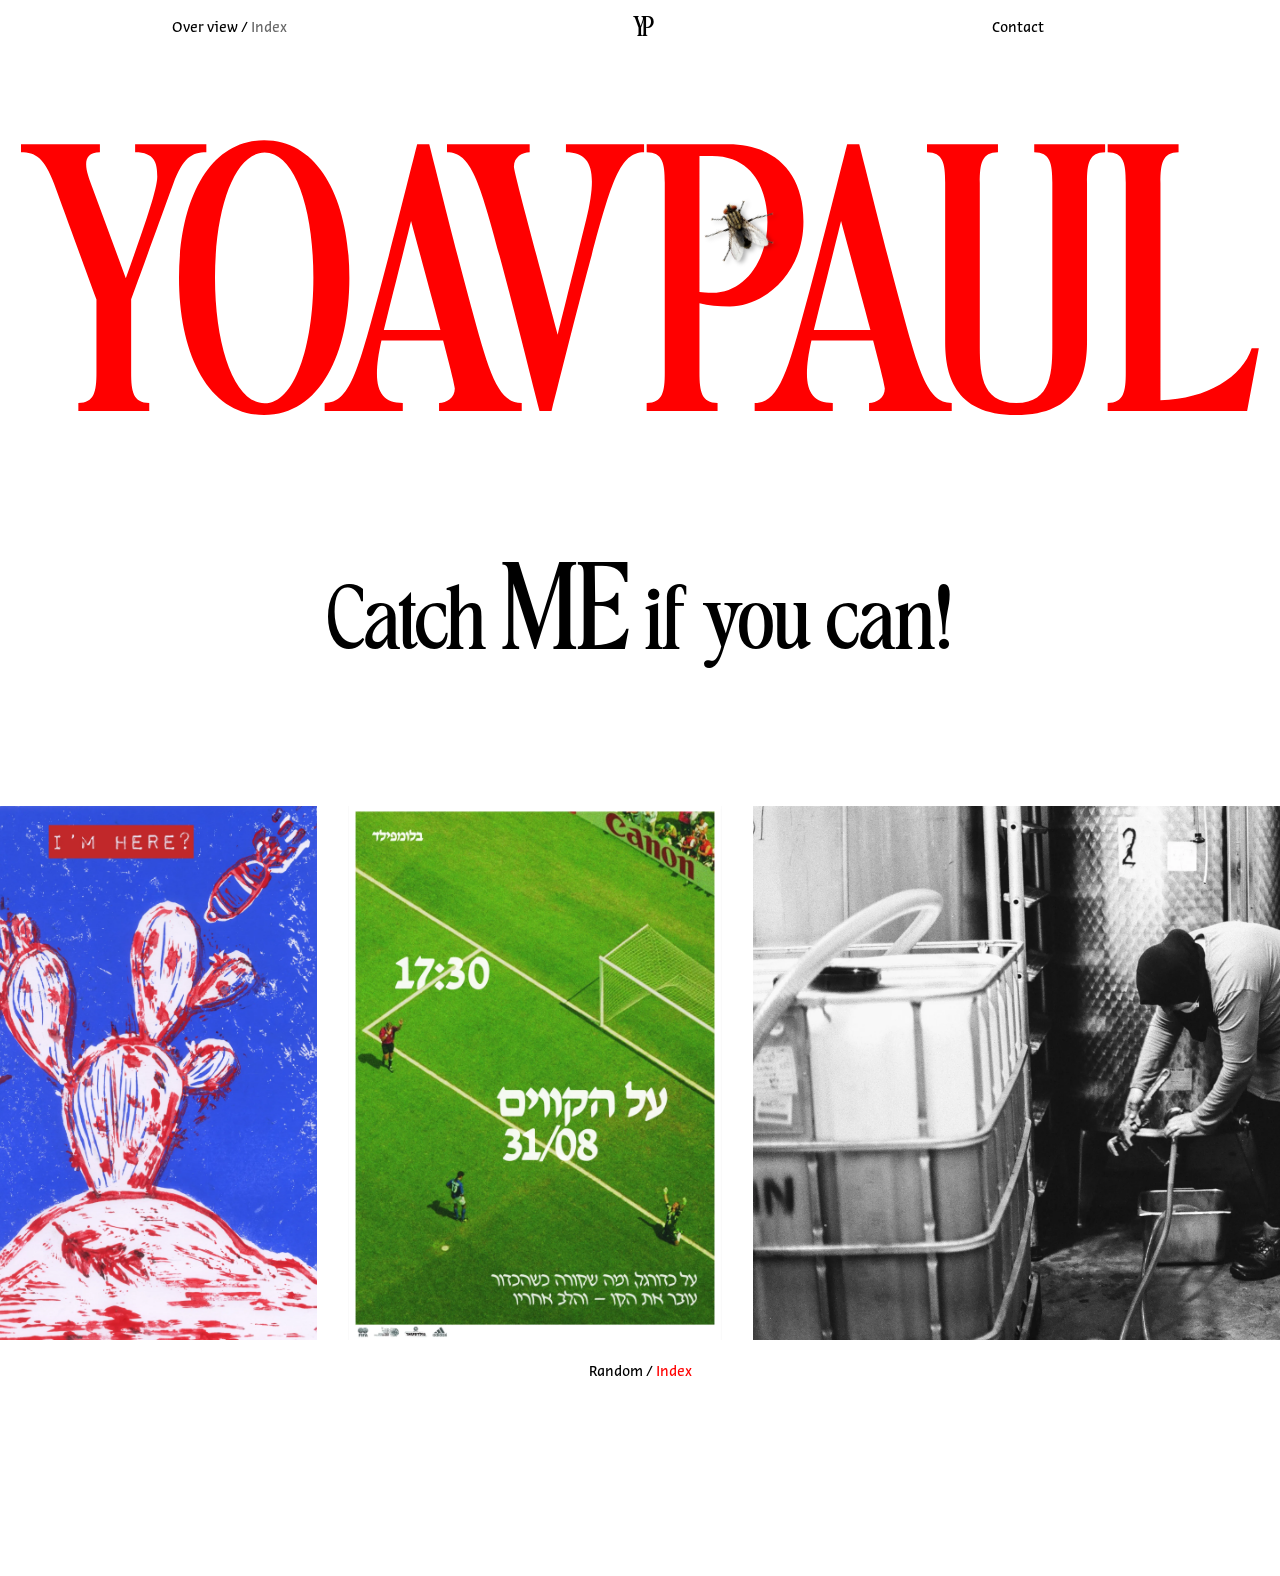
==== commit be4d996c: "Carousel links open the project itself (panel / row and text); 1+1= half the size in the carousel Co" ====
--- a/index.html
+++ b/index.html
@@ -31,7 +31,8 @@
        "Random / Index" under it changes the order (the page always starts in Index):
        Random = the order here (the works take turns: branding, photography, graphics...),
        Index = by category, like the lists on the index page (data-index = the place in that order).
-       To add a work, add one more line like these (--ratio = its width / height) -->
+       To add a work, add one more line like these (--ratio = its width / height).
+       --item-height makes a work smaller than the row (the 1+1= book is half as high) -->
   <main class="carousel-section">
     <div class="carousel">
       <div class="carousel-track">
@@ -45,7 +46,7 @@
       <a class="carousel-item" href="photography.html#megi-solar" data-name="Megi Solar" data-category="Photography" data-index="7" style="--ratio: 845.913 / 1216;"><img src="images/photo-yoavp1150.webp" width="1670" height="2400" alt="Megi Solar"></a>
       <a class="carousel-item" href="branding.html#biss" data-name="biss" data-category="Branding" data-index="3" style="--ratio: 2560 / 2551;"><img src="images/logo-1.webp" width="2400" height="2392" alt="biss"></a>
       <a class="carousel-item" href="photography.html#bank-leumi" data-name="Bank Leumi - Local Treasure" data-category="Photography" data-index="8" style="--ratio: 1034 / 686;"><img src="images/photo-illustration-14.webp" width="2400" height="1591" alt="Bank Leumi - Local Treasure"></a>
-      <a class="carousel-item" href="graphics.html#one-plus-one" data-name="1+1=" data-category="Graphics" data-index="11" style="--ratio: 600 / 864;"><img class="is-cropped" style="--img-top: -8.56; --img-left: -63.33; --img-width: 226.67; --img-height: 118.52;" src="images/one-plus-one-page-00.webp" width="1360" height="1024" alt="1+1="></a>
+      <a class="carousel-item" href="graphics.html#one-plus-one" data-name="1+1=" data-category="Graphics" data-index="11" style="--ratio: 600 / 864; --item-height: 50%;"><img class="is-cropped" style="--img-top: -8.56; --img-left: -63.33; --img-width: 226.67; --img-height: 118.52;" src="images/one-plus-one-page-00.webp" width="1360" height="1024" alt="1+1="></a>
       </div>
     </div>
     <!-- Under the row: "Random / Index". Under the mouse it turns into the category (red) / the name of the work -->
--- a/styles.css
+++ b/styles.css
@@ -99,7 +99,7 @@
 
   /* Font of the top bar, the menus, the captions and the small texts: Editor Sans (from the fonts folder) */
   --font-nav: "Editor Sans", Arial, sans-serif;
-  --size-nav: max(12px, calc(24 * var(--px))); /* "About", "Contact", "OVER VIEW / INDEX": 24px in Figma */
+  --size-nav: max(12px, calc(16 * var(--px))); /* the top bar, its menus and "Random / Index": 16px in Figma */
 
   /* Font of the small texts on the home page */
   --font-body: "ArbelG", Arial, sans-serif;
@@ -152,55 +152,40 @@
   filter: drop-shadow(14px 22px 8px var(--color-shadow));
 }
 
-/* A squashed fly lies flat on the page (no shadow), and can't be clicked again */
+/* A squashed fly lies flat on the page (no shadow) and can't be clicked again.
+   It is pressed flat fast, like by a swatter. script.js also crushes it out of shape
+   and makes it a little darker (its own filter for every fly) */
 .fly.is-squashed {
   filter: none;
   pointer-events: none;
-}
-
-/* ===== Red splat under a squashed fly ===== */
-
-/* script.js places it where the fly was */
+  transition: filter 0.2s, transform 0.07s ease-in;
+}
+
+/* ===== Splat under a squashed fly ===== */
+
+/* script.js draws a new one for every fly (an SVG, never the same twice)
+   and places it where the fly was. --splat-size = its size compared to the fly */
 .splat {
   position: fixed;
-  width: calc(var(--size-fly) * 0.6);
+  width: calc(var(--size-fly) * var(--splat-size, 1.3));
+  height: auto;
   aspect-ratio: 1;
+  overflow: visible;
   translate: -50% -50%; /* centered on the fly (works together with the grow animation) */
-  background-color: var(--color-accent);
-  border-radius: 45% 55% 40% 60% / 55% 40% 60% 45%; /* uneven, like a blob */
+  fill: var(--color-accent); /* the red of the site */
   pointer-events: none;
-  animation: splat-appear 0.15s ease-out;
-}
-
-/* Two small drops around the splat */
-.splat::before,
-.splat::after {
-  content: "";
-  position: absolute;
-  border-radius: 50%;
-  background-color: var(--color-accent);
-}
-
-.splat::before {
-  width: 18%;
-  height: 18%;
-  top: -22%;
-  left: 70%;
-}
-
-.splat::after {
-  width: 12%;
-  height: 12%;
-  bottom: -10%;
-  left: -15%;
-}
-
-/* The splat grows quickly from nothing */
+  animation: splat-appear 0.14s ease-out;
+}
+
+/* The splat bursts out fast, a little too big, and settles */
 @keyframes splat-appear {
-  from {
-    scale: 0;
+  0% {
+    scale: 0.2;
   }
-  to {
+  70% {
+    scale: 1.08;
+  }
+  100% {
     scale: 1;
   }
 }
@@ -376,11 +361,13 @@
   color: var(--color-accent);
 }
 
-/* "YP" in the title font (Figma: 24px, letter spacing -24%, middle at 721.5px, 19px from the top) */
+/* "YP" in the title font (Figma: 22px next to the 16px words, letter spacing -24%,
+   middle at 721.5px, 19px from the top) */
 .top-bar-name {
   top: calc(19 * var(--px));
   left: calc(50% + 1.5 * var(--px));
   font-family: var(--font-display);
+  font-size: calc(var(--size-nav) * 22 / 16);
   letter-spacing: -0.24em;
   line-height: 1.04;
 }
@@ -477,7 +464,7 @@
   height: 100%;
 }
 
-/* "Random / Index" under the box (Figma: 30px under it, Editor Sans 24px).
+/* "Random / Index" under the box (Figma: 30px under it, Editor Sans, the size of the top bar).
    Red under the mouse, and the one that is chosen stays red */
 .carousel-modes {
   position: relative;
@@ -528,7 +515,8 @@
 .carousel-item {
   position: relative;
   flex: none;
-  height: 100%;
+  height: var(--item-height, 100%); /* a smaller work sits in the middle of the row's height */
+  align-self: center;
   aspect-ratio: var(--ratio);
   margin-right: calc(35 * var(--px));
   overflow: hidden;
@@ -779,9 +767,9 @@
   display: none;
 }
 
-/* Name (Bold 28px) and year (Medium) */
+/* Name and year: Bold 28px (Figma "Photography option 2 with text") */
 .project-text h2 {
-  margin: 0 0 calc(30 * var(--px));
+  margin: 0;
   font-size: calc(28 * var(--px));
   font-weight: 700;
   line-height: normal;
@@ -789,52 +777,54 @@
 
 .project-text-year {
   margin-left: 0.4em;
-  font-weight: 500;
-}
-
-/* The text: 25px */
+}
+
+/* Megi Solar and Otzar Mekomi: the name's lines are 26px apart, like the text under it */
+.project-text h2.has-tight-lines {
+  line-height: calc(26 * var(--px));
+}
+
+/* The text: 16px, lines 26px apart */
 .project-text p {
   margin: 0;
-  font-size: calc(25 * var(--px));
-  line-height: calc(26 * var(--px));
-}
-
-/* The second paragraph starts a little to the right, like in Figma */
+  font-size: max(12px, calc(16 * var(--px)));
+  font-weight: 400;
+  line-height: max(19px, calc(26 * var(--px)));
+}
+
+/* The second paragraph starts a little to the right (4 spaces in Figma) */
 .project-text .is-indented {
   text-indent: 1em;
 }
 
-/* An empty line above */
-.project-text .has-space,
-.project-text .project-text-quote {
+/* Bolder words: Semibold (the quote, "A work from the series was exhibited at:")
+   and Medium (where it was exhibited, "Materials:", "Special thanks:") */
+.project-text .is-semibold {
+  font-weight: 600;
+}
+
+.project-text .is-medium {
+  font-weight: 500;
+}
+
+/* An empty line above (one empty line of 16px text) */
+.project-text .has-space {
+  margin-top: calc(19 * var(--px));
+}
+
+/* An empty line of 25px text under the name (Four noble truths) */
+.project-text .has-title-space {
   margin-top: calc(30 * var(--px));
 }
 
-/* The quote: Semibold 19px */
-.project-text .project-text-quote {
-  font-size: calc(19 * var(--px));
-  font-weight: 600;
-}
-
-/* Materials and thanks: 20px */
-.project-text .project-text-small {
-  font-size: calc(20 * var(--px));
-}
-
-/* Smaller text (Dissociative self): 19px */
-.project-text .project-text-body {
-  font-size: calc(19 * var(--px));
-}
-
-/* Where it was exhibited: Semibold 19px */
-.project-text .project-text-strong {
-  font-size: calc(19 * var(--px));
-  font-weight: 600;
-}
-
-/* A smaller empty line above (one empty line of 19px text) */
+/* An empty line of 26px above (Megi Solar, Otzar Mekomi) */
 .project-text .has-line-space {
-  margin-top: calc(23 * var(--px));
+  margin-top: calc(26 * var(--px));
+}
+
+/* A taller first line in Figma (38px instead of 26px): a little more space above */
+.project-text .has-tall-line {
+  margin-top: calc(12 * var(--px));
 }
 
 /* ===== The 1+1= book (graphics page): book-pages.js turns its pages on a click ===== */
@@ -911,6 +901,37 @@
   width: 100%;
   height: 100%;
   object-fit: cover;
+}
+
+/* The tags (Cinema South Festival): under the mouse they swing a little from the top
+   of the string, and slowly stop. project-panels.js adds "is-swinging" and removes it at the end */
+.panel-item.is-tag {
+  overflow: visible; /* so the tag isn't cut while it swings */
+}
+
+.panel-item.is-tag img {
+  transform-origin: 50% 0; /* the top of the string */
+}
+
+.panel-item.is-tag.is-swinging img {
+  animation: tag-swing 1.8s ease-out;
+}
+
+@keyframes tag-swing {
+  0%   { transform: rotate(0deg); }
+  15%  { transform: rotate(4deg); }
+  35%  { transform: rotate(-3deg); }
+  55%  { transform: rotate(2deg); }
+  75%  { transform: rotate(-1deg); }
+  90%  { transform: rotate(0.4deg); }
+  100% { transform: rotate(0deg); }
+}
+
+/* People who asked their computer for less movement: no swinging */
+@media (prefers-reduced-motion: reduce) {
+  .panel-item.is-tag.is-swinging img {
+    animation: none;
+  }
 }
 
 .panel-item img.is-cropped {
--- a/phone.css
+++ b/phone.css
@@ -97,24 +97,26 @@
   margin: 0 var(--space-page) 24px;
 }
 
-.project-text h2 {
+.project-text h2,
+.project-text h2.has-tight-lines {
   margin-bottom: 8px;
   font-size: 17px;
+  line-height: 1.25;
 }
 
-.project-text p,
-.project-text .project-text-quote,
-.project-text .project-text-small,
-.project-text .project-text-body,
-.project-text .project-text-strong {
+.project-text p {
   font-size: 14px;
-  line-height: 1.35;
+  line-height: 1.6; /* like Figma: 26px lines for 16px text */
 }
 
 .project-text .has-space,
-.project-text .has-line-space,
-.project-text .project-text-quote {
-  margin-top: 10px;
+.project-text .has-title-space,
+.project-text .has-line-space {
+  margin-top: 12px;
+}
+
+.project-text .has-tall-line {
+  margin-top: 6px;
 }
 
 /* The categories one under the other, each list under its category */
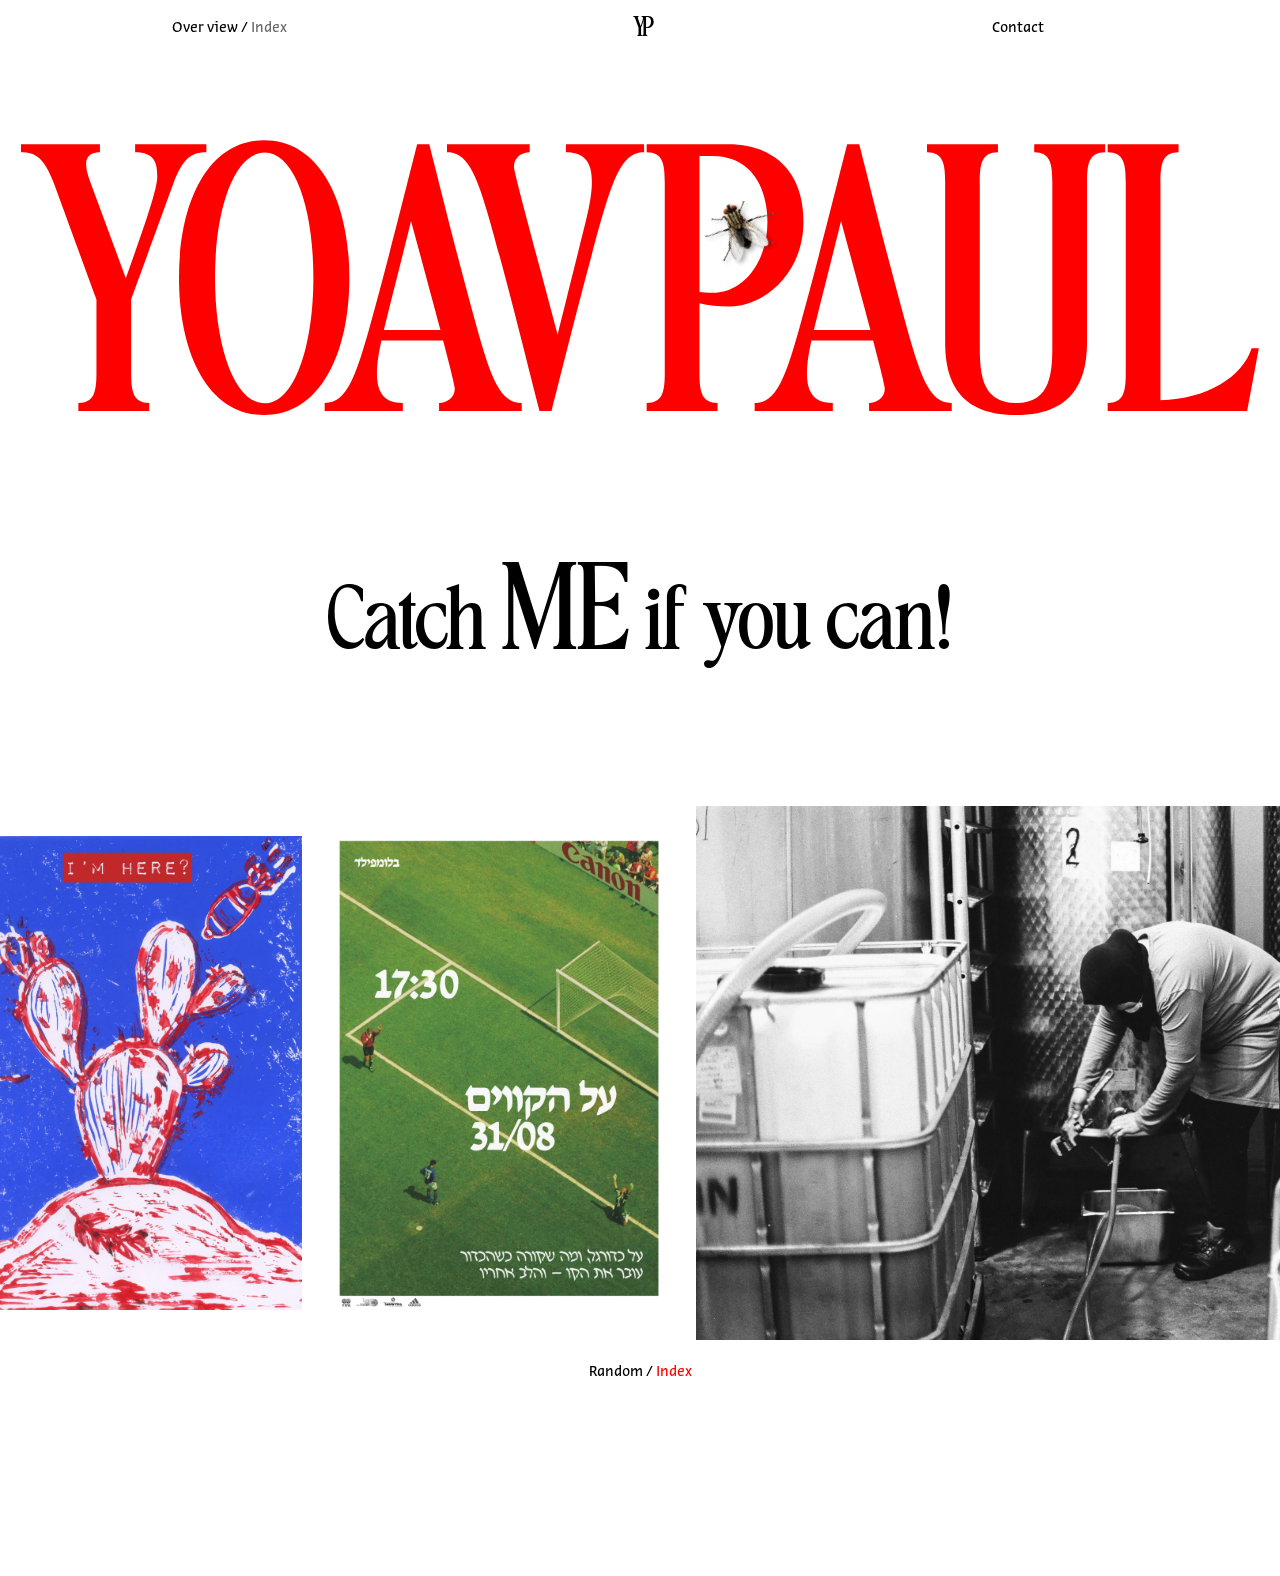
==== commit cb809907: "Photography: no years in the names of Megi Solar and Otzar Mekomi; a logo test (?logo=fly / fly-arou" ====
--- a/index.html
+++ b/index.html
@@ -5,6 +5,8 @@
   <meta name="viewport" content="width=device-width, initial-scale=1.0">
   <title>Yoav Paul</title>
   <link rel="stylesheet" href="styles.css">
+  <!-- Trying other versions of "YP" (only with ?logo= or ?blur= in the address, see logo-test.js) -->
+  <script src="logo-test.js"></script>
   <!-- The phone version: only on screens up to 700px wide -->
   <link rel="stylesheet" href="phone.css" media="(max-width: 700px)">
 </head>
@@ -29,24 +31,12 @@
        It stops under the mouse, and "Random / Index" under it shows the category and name of the work,
        and it can be scrolled sideways (trackpad, mouse wheel or finger). A click on a work leads to it.
        "Random / Index" under it changes the order (the page always starts in Index):
-       Random = the order here (the works take turns: branding, photography, graphics...),
-       Index = by category, like the lists on the index page (data-index = the place in that order).
-       To add a work, add one more line like these (--ratio = its width / height).
-       --item-height makes a work smaller than the row (the 1+1= book is half as high) -->
+       Random = the order of the works in projects.json, Index = by their "order" number.
+       To add a work, add it to projects.json (see projects.js) -->
   <main class="carousel-section">
     <div class="carousel">
       <div class="carousel-track">
-      <a class="carousel-item" href="branding.html#the-lodge" data-name="The Lodge x Core De Roy" data-category="Branding" data-index="2" style="--ratio: 1 / 1;"><img src="images/thelodge-corederoy-logo-negative.webp" width="2400" height="2400" alt="The Lodge x Core De Roy"></a>
-      <a class="carousel-item" href="photography.html#dissociative-self" data-name="Dissociative self" data-category="Photography" data-index="4" style="--ratio: 1049 / 855;"><img class="is-cropped" style="--img-top: -44.06; --img-left: -4.36; --img-width: 108.75; --img-height: 188.58;" src="images/photo-my-project-6.webp" width="1697" height="2400" alt="Dissociative self"></a>
-      <a class="carousel-item" href="graphics.html#im-here" data-name="I’M HERE?" data-category="Graphics" data-index="10" style="--ratio: 694 / 982;"><img src="images/tartakover-poster.webp" width="1697" height="2400" alt="I’M HERE?"></a>
-      <a class="carousel-item" href="photography.html#monsters-under-the-bed" data-name="Monsters Under The Bed - Guy Jarzin" data-category="Photography" data-index="6" style="--ratio: 840 / 1216;"><img src="images/yarzin-photoshoot.webp" width="1658" height="2400" alt="Monsters Under The Bed - Guy Jarzin"></a>
-      <a class="carousel-item" href="branding.html#cinema-south-festival" data-name="Cinema South Festival" data-category="Branding" data-index="1" style="--ratio: 1484 / 1526;"><img src="images/sff-logo.webp" width="1484" height="1526" alt="Cinema South Festival"></a>
-      <a class="carousel-item" href="photography.html#four-noble-truths" data-name="Four noble truths before bedtime" data-category="Photography" data-index="5" style="--ratio: 1044 / 818;"><img src="images/photo-yoav367.webp" width="2400" height="1881" alt="Four noble truths before bedtime"></a>
-      <a class="carousel-item" href="graphics.html#soccer-joint" data-name="Soccer - Joint" data-category="Graphics" data-index="9" style="--ratio: 907 / 1296;"><img src="images/poster-joint-soccer.webp" width="1680" height="2400" alt="Soccer - Joint"></a>
-      <a class="carousel-item" href="photography.html#megi-solar" data-name="Megi Solar" data-category="Photography" data-index="7" style="--ratio: 845.913 / 1216;"><img src="images/photo-yoavp1150.webp" width="1670" height="2400" alt="Megi Solar"></a>
-      <a class="carousel-item" href="branding.html#biss" data-name="biss" data-category="Branding" data-index="3" style="--ratio: 2560 / 2551;"><img src="images/logo-1.webp" width="2400" height="2392" alt="biss"></a>
-      <a class="carousel-item" href="photography.html#bank-leumi" data-name="Bank Leumi - Local Treasure" data-category="Photography" data-index="8" style="--ratio: 1034 / 686;"><img src="images/photo-illustration-14.webp" width="2400" height="1591" alt="Bank Leumi - Local Treasure"></a>
-      <a class="carousel-item" href="graphics.html#one-plus-one" data-name="1+1=" data-category="Graphics" data-index="11" style="--ratio: 600 / 864; --item-height: 50%;"><img class="is-cropped" style="--img-top: -8.56; --img-left: -63.33; --img-width: 226.67; --img-height: 118.52;" src="images/one-plus-one-page-00.webp" width="1360" height="1024" alt="1+1="></a>
+      <!-- The works come from projects.json (home-carousel.js puts them here) -->
       </div>
     </div>
     <!-- Under the row: "Random / Index". Under the mouse it turns into the category (red) / the name of the work -->
@@ -63,6 +53,7 @@
   <img class="fly" src="images/fly.webp" width="680" height="500" alt="" aria-hidden="true">
 
   <script src="script.js"></script>
+  <script src="projects.js"></script>
   <script src="home-carousel.js"></script>
   <script src="top-bar-blur.js"></script>
 </body>
--- a/styles.css
+++ b/styles.css
@@ -113,6 +113,7 @@
 
   /* Spacing */
   --space-page: 16px;
+  --photo-row-gap: 30; /* Photography: the space between the photos of an open row (Figma pixels) */
 }
 
 /* ===== Base ===== */
@@ -123,6 +124,10 @@
 body {
   margin: 0;
   background-color: var(--color-background);
+  /* The page never scrolls sideways. (A Figma pixel is measured on the whole window width,
+     which includes the scroll bar on computers with a mouse, so the page was a little
+     wider than the window there) */
+  overflow-x: clip;
 }
 
 /* ===== Flying fly ===== */
@@ -341,7 +346,7 @@
   background: none;
   font: inherit;
   color: inherit;
-  cursor: pointer;
+  cursor: pointer;  touch-action: manipulation; /* a double tap on a phone doesn't zoom (it leads to the index page) */
 }
 
 /* The folded menu: only "Index" and the page you are on */
@@ -370,6 +375,46 @@
   font-size: calc(var(--size-nav) * 22 / 16);
   letter-spacing: -0.24em;
   line-height: 1.04;
+}
+
+/* ----- Logo test: other versions of "YP", only while trying them out -----
+   logo-test.js puts the class on the page (from ?logo= / ?blur= in the address) */
+
+/* ?blur=off : no blurred strip behind "YP" */
+.test-blur-off .top-bar-name::before {
+  display: none;
+}
+
+/* ?logo=fly : the fly from the home page instead of "YP" (about as high as the menu's two lines).
+   The letters are still there for screen readers, only see-through */
+.test-logo-fly .top-bar-name {
+  width: calc(var(--size-nav) * 2.6);
+  height: calc(var(--size-nav) * 1.9);
+  margin-top: calc(var(--size-nav) * -0.25); /* its middle where the middle of "YP" was */
+  color: transparent;
+  background: url("images/fly.webp") center / contain no-repeat;
+}
+
+/* ?logo=fly-around : a tiny fly flies around "YP" all the time.
+   It follows a crooked loop around the letters (offset-path, in pixels from the top left of "YP"),
+   and turns its head to where it flies (offset-rotate: the picture's head points up, so + 90deg) */
+.test-logo-fly-around .top-bar-name::after {
+  content: "";
+  position: absolute;
+  top: 0;
+  left: 0;
+  width: calc(var(--size-nav) * 0.9);
+  aspect-ratio: 680 / 500; /* the size of the fly picture */
+  background: url("images/fly.webp") center / contain no-repeat;
+  offset-path: path("M 12 -8 C 26 -12 38 -4 36 8 C 34 22 42 30 28 33 C 16 36 4 30 -6 31 C -16 32 -16 18 -10 10 C -4 2 -6 -6 12 -8 Z");
+  offset-rotate: auto 90deg;
+  animation: fly-around-yp 6s linear infinite;
+  pointer-events: none;
+}
+
+@keyframes fly-around-yp {
+  from { offset-distance: 0%; }
+  to { offset-distance: 100%; }
 }
 
 /* Figma: middle at 1145.5px, 25px from the top */
@@ -516,7 +561,7 @@
   position: relative;
   flex: none;
   height: var(--item-height, 100%); /* a smaller work sits in the middle of the row's height */
-  align-self: center;
+  align-self: var(--item-align, center); /* or at the top / bottom (set in projects.json) */
   aspect-ratio: var(--ratio);
   margin-right: calc(35 * var(--px));
   overflow: hidden;
@@ -618,10 +663,16 @@
   height: calc(var(--height) * var(--px));
   margin-bottom: 0;
   font-family: var(--font-nav);
-  font-size: max(12px, calc(32 * var(--px)));
+  font-size: max(12px, calc(var(--caption-size, 32) * var(--px))); /* 32px in Figma */
   font-weight: 500; /* Medium */
   line-height: normal;
   text-align: var(--align, left);
+}
+
+/* Branding: the names under the logos are 30px in Figma, each on one line */
+.branding-page .photo-caption {
+  --caption-size: 30;
+  white-space: nowrap;
 }
 
 /* ===== Photography, branding and graphics pages ===== */
@@ -775,6 +826,7 @@
   line-height: normal;
 }
 
+/* (not used now: the dates were taken off the names, kept in case they come back) */
 .project-text-year {
   margin-left: 0.4em;
 }
@@ -827,9 +879,58 @@
   margin-top: calc(12 * var(--px));
 }
 
+/* ===== Graphics page: the texts about the projects, on the left (Figma "graphics option with text") =====
+   They use .project-text (above). Each text says where it starts: --top = Figma pixels
+   from the top of the column of works. On phones they come under the work (phone.css) */
+.graphics-page .project-text {
+  top: calc(var(--top) * var(--px));
+  cursor: pointer; /* a click on the text closes it (graphics-texts.js) */
+}
+
+/* The names of the works are buttons (graphics-texts.js): they look like the other captions,
+   turn red under the mouse, and stay red while their text is open */
+.caption-button {
+  padding: 0;
+  border: none;
+  background: none;
+  font: inherit;
+  color: inherit;
+  text-align: inherit;
+  cursor: pointer;
+}
+
+.caption-button:hover,
+.caption-button[aria-expanded="true"] {
+  color: var(--color-accent);
+}
+
+/* The names: Editor Sans Bold 30px, lines 26px apart (on computers; phones use phone.css) */
+@media (min-width: 701px) {
+  .graphics-page .project-text h2 {
+    font-size: calc(30 * var(--px));
+    line-height: calc(26 * var(--px));
+  }
+}
+
 /* ===== The 1+1= book (graphics page): book-pages.js turns its pages on a click ===== */
 .book {
   cursor: pointer;
+}
+
+/* ===== On The Line - Soccer (graphics page) =====
+   A thin light-gray line around the poster and the poster moving (in its row) */
+.photo-overlay-row > .has-line {
+  outline: 1px solid #e0e0e0;
+  outline-offset: -1px;
+}
+
+/* The grass from the poster: NOT USED NOW, kept in case we want it back.
+   (It was the background of the Soccer project, on its own screen like the branding projects.
+   To use it, add class="grass-background" to the element that should be on the grass.)
+   images/grass-texture.webp = a piece of the poster's grass, with the green mixed in.
+   It is made and saved by the grass editor: python3 tools/grass-editor.py */
+.grass-background {
+  background: #3f9b2f url("images/grass-texture.webp") 0 0 / 415px;
 }
 
 /* ===== Project panels (branding page): the whole project on one screen =====
@@ -838,7 +939,11 @@
    the Figma frame is 1069px high, so one Figma pixel = the screen height / 1069 */
 
 .project-panel {
-  --s: calc(100vh / 1069); /* one Figma pixel */
+  /* The height the frame fills: the whole screen.
+     dvh = the part of the screen you can really see on a phone (without the browser's bars) */
+  --panel-height: 100vh;
+  --panel-height: 100dvh;
+  --s: calc(var(--panel-height) / 1069); /* one Figma pixel */
   position: fixed;
   inset: 0;
   z-index: 4; /* above the page, under the top bar */
@@ -866,6 +971,40 @@
   color: #fff;
 }
 
+/* The back arrow: bottom left, under the menu of the top bar (the same middle as the menu
+   on the project pages, and as far from the bottom as the menu is from the top). Only while a panel is open.
+   Its color follows the top bar: white on a dark panel, black on a light one. Red under the mouse */
+.panel-back {
+  display: none;
+  position: fixed;
+  bottom: calc(25 * var(--px));
+  left: calc(50% - 511 * var(--px));
+  z-index: 5; /* above the panel */
+  transform: translateX(-50%); /* its middle sits on "left" */
+  -webkit-appearance: none; /* no button look in Safari */
+  appearance: none;
+  padding: 0;
+  border: none;
+  background: none;
+  font-family: var(--font-nav);
+  font-size: calc(var(--size-nav) * 2);
+  line-height: 1;
+  color: var(--color-text);
+  cursor: pointer;
+}
+
+body.has-open-panel .panel-back {
+  display: block;
+}
+
+body.has-dark-panel .panel-back {
+  color: #fff;
+}
+
+.panel-back:hover {
+  color: var(--color-accent);
+}
+
 /* A light panel (like biss): white, with black texts */
 .project-panel.is-light {
   --color-panel: #ffffff;
@@ -880,8 +1019,27 @@
 .project-panel-stage {
   position: relative;
   width: calc(var(--width) * var(--s));
-  height: 100vh;
+  height: var(--panel-height);
   overflow: hidden; /* things that go over the top are cut, like in Figma */
+}
+
+/* A phone turned sideways (a wide, low screen): the top bar takes a big part of the height,
+   so the frame starts under it and fills the rest of the height */
+@media (orientation: landscape) and (max-height: 500px) {
+  .project-panel {
+    --panel-height: calc(100vh - var(--panel-bar));
+    --panel-height: calc(100dvh - var(--panel-bar));
+    --panel-bar: 48px; /* the top bar's two lines ("Index / Branding") */
+  }
+
+  .project-panel-stage {
+    margin-top: var(--panel-bar);
+  }
+}
+
+/* "Turn your phone sideways": hidden on computers (phone.css shows it on upright phones) */
+.rotate-hint {
+  display: none;
 }
 
 /* A work: its place and size (a click on it closes the panel) */
@@ -1053,6 +1211,7 @@
   line-height: normal;
   text-align: left;
   cursor: pointer;
+  touch-action: manipulation; /* a double tap on a phone doesn't zoom (it leads to the page) */
 }
 
 /* The list of projects under a category (hidden until the category is clicked).
@@ -1063,6 +1222,7 @@
   font-size: calc(27 * var(--px));
   line-height: calc(50 * var(--px));
   text-align: center;
+  scroll-margin-bottom: calc(60 * var(--px)); /* when the page scrolls to an open list, a little space stays under it */
 }
 
 .index-list[hidden] {
@@ -1148,9 +1308,15 @@
 }
 
 .about-contact:hover .copy-holder,
-.about-contact:focus-within .copy-holder,
+.about-contact:has(:focus-visible) .copy-holder,
 .about-contact.is-showing-copy .copy-holder {
   display: block;
+}
+
+/* 2 seconds after copying, "Copy" hides even if the mouse is still there
+   (contact-copy.js adds "is-copied"; it comes off when the mouse leaves) */
+.about-contact.is-copied .copy-holder {
+  display: none;
 }
 
 /* Just the word, no frame, half the size of the email / phone */
--- a/phone.css
+++ b/phone.css
@@ -81,6 +81,9 @@
 
 .carousel-item {
   margin-right: 12px;
+  /* A work can have its own size and place on the phone (phoneSize / phoneAlign in projects.json) */
+  height: var(--item-height-phone, var(--item-height, 100%));
+  align-self: var(--item-align-phone, var(--item-align, center));
 }
 
 /* "Random / Index" under the row */
@@ -172,6 +175,13 @@
   height: auto;
   margin: 4px var(--space-page) 16px calc(var(--left) * var(--px));
   text-align: left;
+}
+
+/* The back arrow of the branding projects: in the corner, like the menu at the top */
+.panel-back {
+  bottom: 14px;
+  left: var(--space-page);
+  transform: none;
 }
 
 /* ===== Me page (about.html) ===== */
@@ -183,3 +193,27 @@
   transform: translateX(-50%);
   padding: 8px 0 0;
 }
+
+/* "Turn your phone sideways" over an open project (Branding) or row (Photography), on a phone held upright.
+   Turning the phone hides it by itself (the screen is no longer upright); a tap also hides it */
+@media (orientation: portrait) {
+  .rotate-hint:not([hidden]) {
+    position: fixed;
+    inset: 0;
+    z-index: 6; /* above the project and the top bar */
+    display: flex;
+    flex-direction: column;
+    align-items: center;
+    justify-content: center;
+    gap: 16px;
+    width: 100%;
+    padding: 0;
+    border: none;
+    background-color: rgba(0, 0, 0, 0.8);
+    color: #fff;
+    font-family: var(--font-nav);
+    font-size: 16px;
+    line-height: 1.4;
+    text-align: center;
+  }
+}
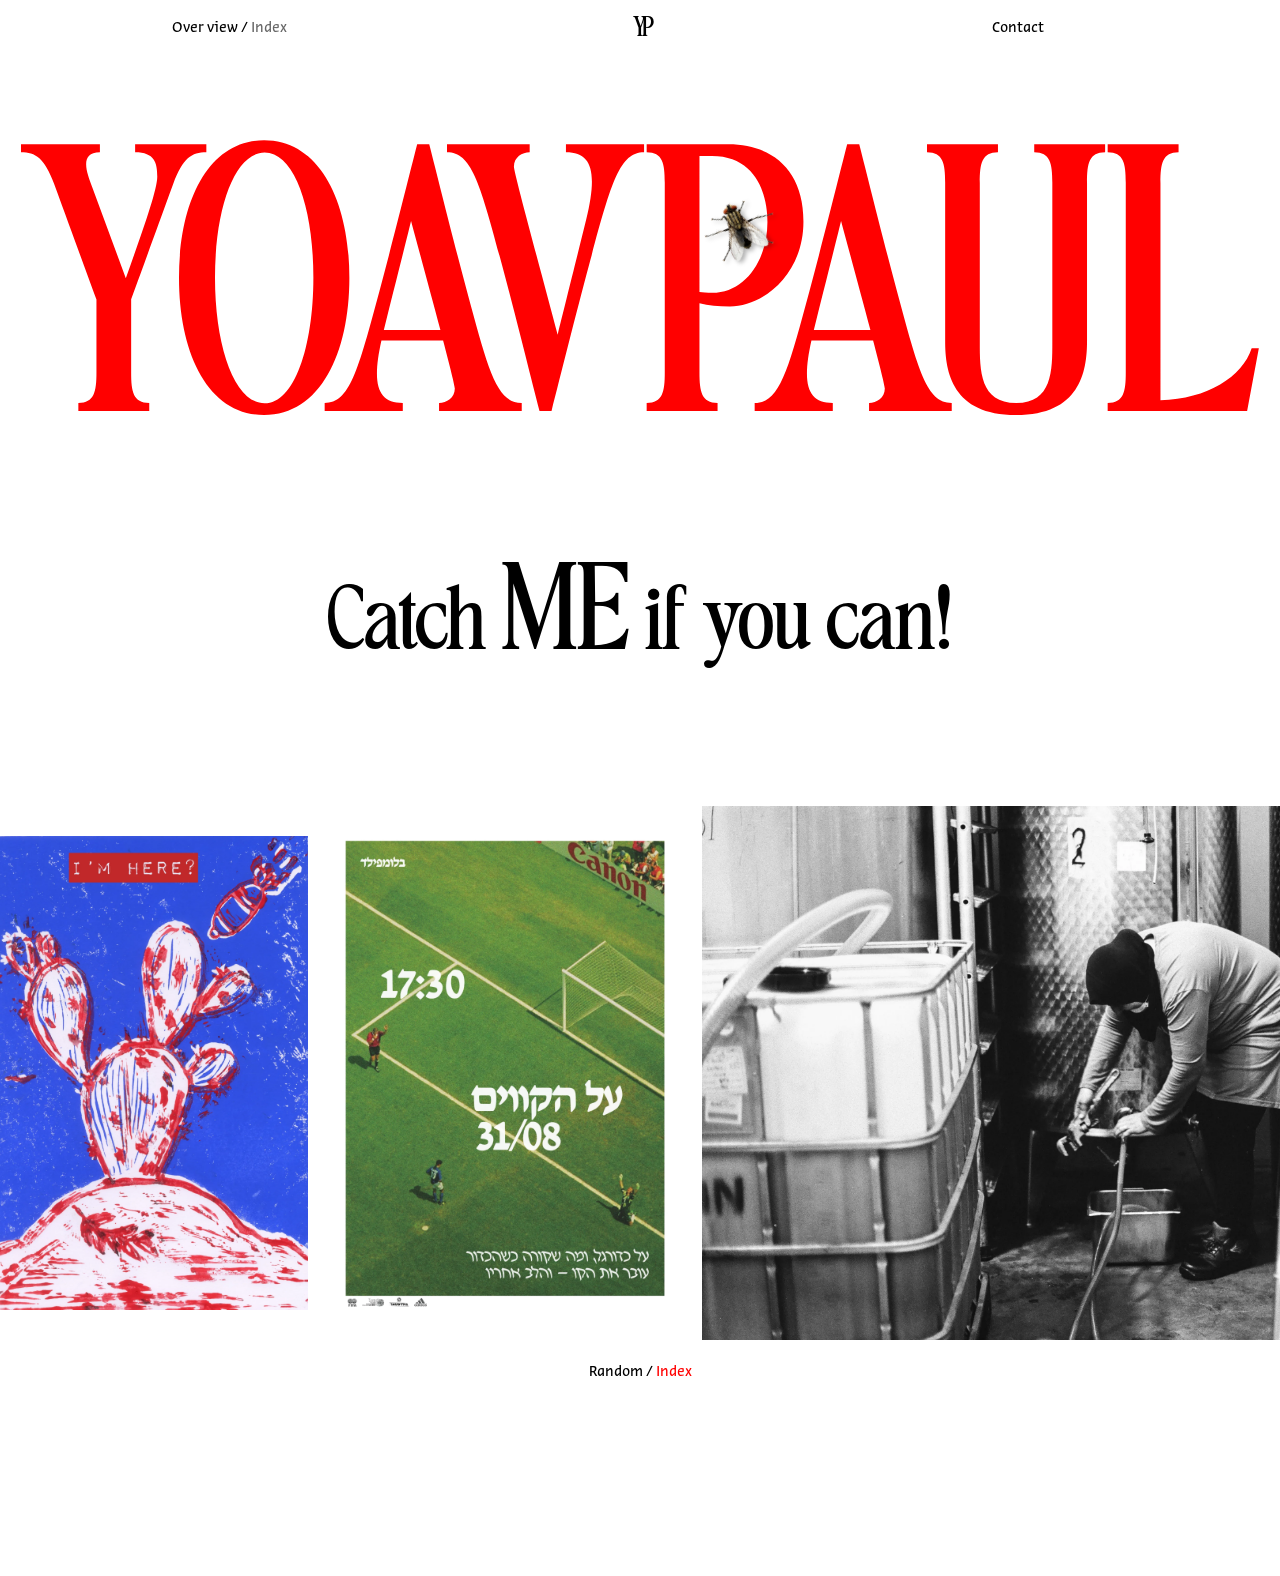
==== commit 55dce879: "Top bar: no blurred strip behind YP; logo test: ?logo=fly-tilted (the fly turned like on the home pa" ====
--- a/index.html
+++ b/index.html
@@ -5,7 +5,7 @@
   <meta name="viewport" content="width=device-width, initial-scale=1.0">
   <title>Yoav Paul</title>
   <link rel="stylesheet" href="styles.css">
-  <!-- Trying other versions of "YP" (only with ?logo= or ?blur= in the address, see logo-test.js) -->
+  <!-- Trying other versions of "YP" (only with ?logo= in the address, see logo-test.js) -->
   <script src="logo-test.js"></script>
   <!-- The phone version: only on screens up to 700px wide -->
   <link rel="stylesheet" href="phone.css" media="(max-width: 700px)">
--- a/styles.css
+++ b/styles.css
@@ -378,10 +378,10 @@
 }
 
 /* ----- Logo test: other versions of "YP", only while trying them out -----
-   logo-test.js puts the class on the page (from ?logo= / ?blur= in the address) */
-
-/* ?blur=off : no blurred strip behind "YP" */
-.test-blur-off .top-bar-name::before {
+   logo-test.js puts the class on the page (from ?logo= in the address) */
+
+/* No blurred strip behind "YP" (chosen after the test; its settings above stay, in case it comes back) */
+.top-bar-name::before {
   display: none;
 }
 
@@ -393,6 +393,23 @@
   margin-top: calc(var(--size-nav) * -0.25); /* its middle where the middle of "YP" was */
   color: transparent;
   background: url("images/fly.webp") center / contain no-repeat;
+}
+
+/* ?logo=fly-tilted : like ?logo=fly, but the fly is turned like the fly on the home page
+   at the start (-26.64 degrees, from Figma). A background can't turn, so the fly is a ::after that turns */
+.test-logo-fly-tilted .top-bar-name {
+  width: calc(var(--size-nav) * 2.6);
+  height: calc(var(--size-nav) * 1.9);
+  margin-top: calc(var(--size-nav) * -0.25);
+  color: transparent;
+}
+
+.test-logo-fly-tilted .top-bar-name::after {
+  content: "";
+  position: absolute;
+  inset: 0;
+  background: url("images/fly.webp") center / contain no-repeat;
+  rotate: -26.64deg;
 }
 
 /* ?logo=fly-around : a tiny fly flies around "YP" all the time.
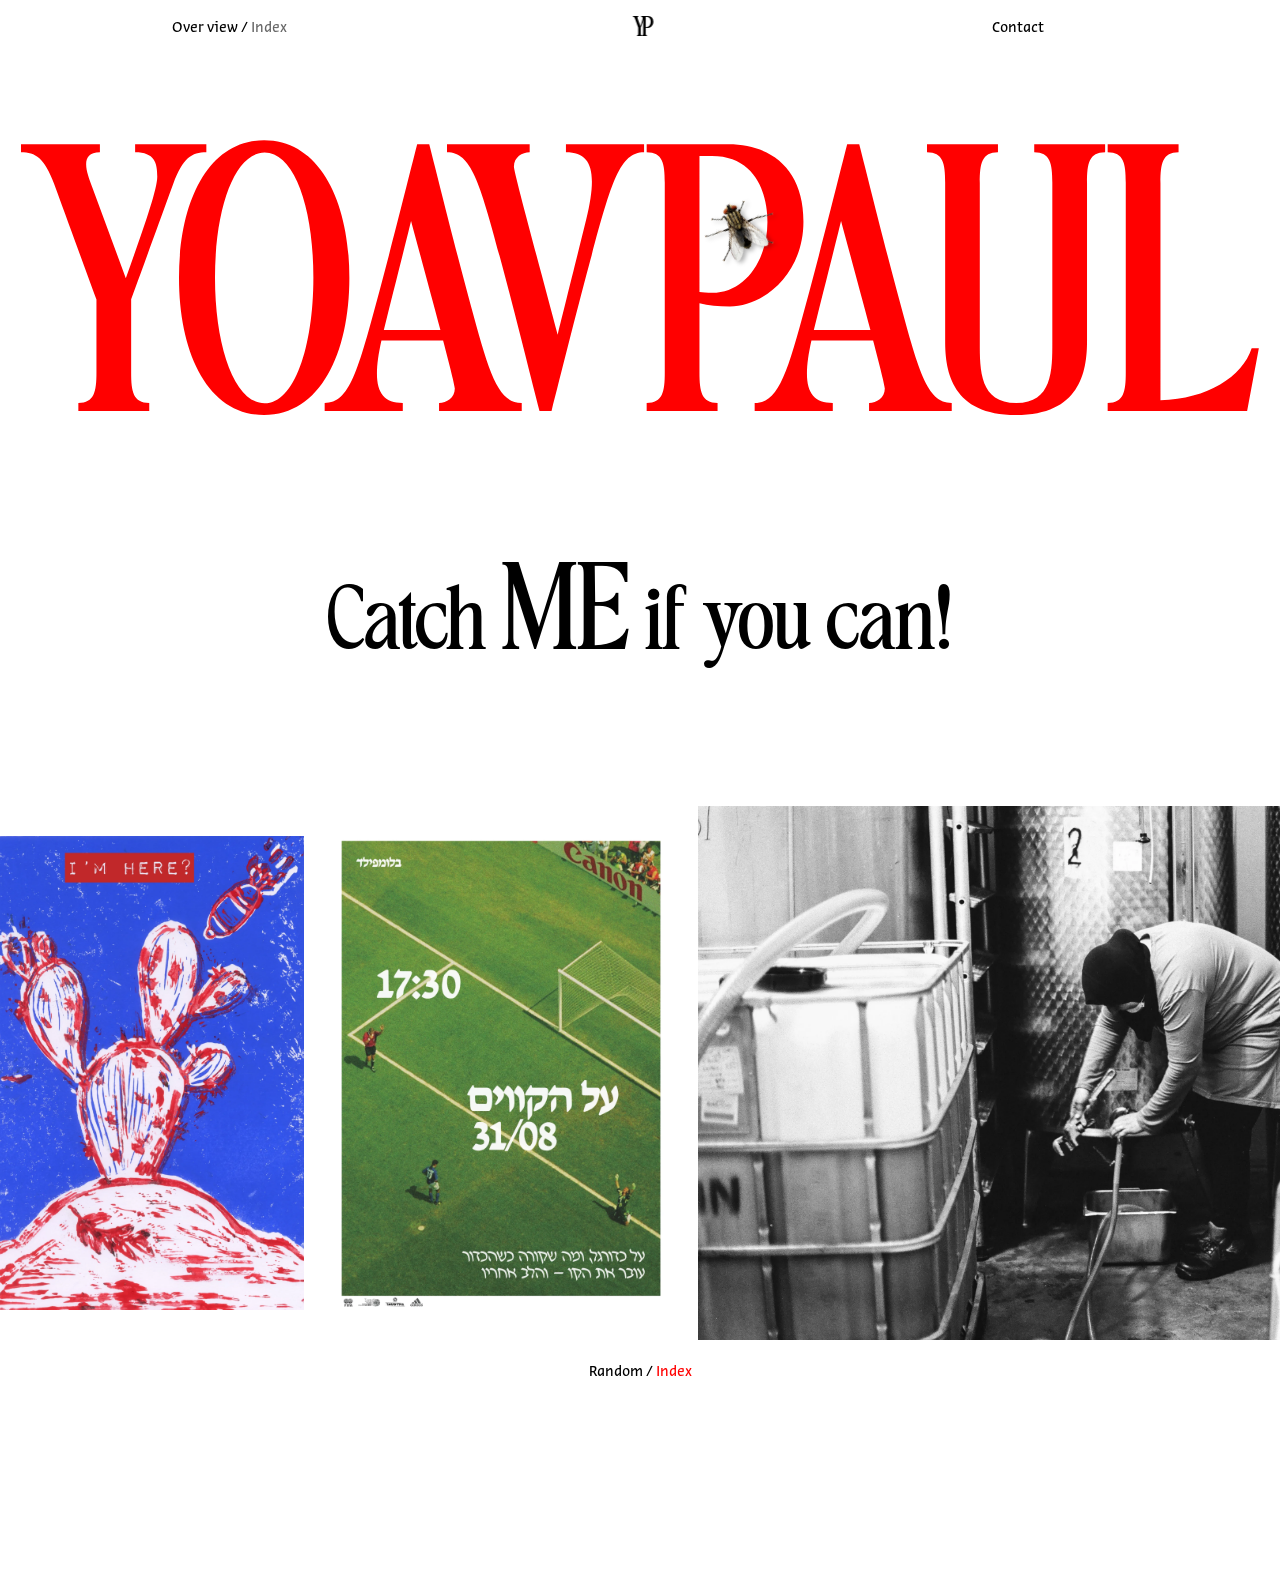
==== commit cb148a69: "Top bar: YP turns red under the mouse; a click turns it into a fly that flies off to the home page (" ====
--- a/index.html
+++ b/index.html
@@ -5,8 +5,6 @@
   <meta name="viewport" content="width=device-width, initial-scale=1.0">
   <title>Yoav Paul</title>
   <link rel="stylesheet" href="styles.css">
-  <!-- Trying other versions of "YP" (only with ?logo= in the address, see logo-test.js) -->
-  <script src="logo-test.js"></script>
   <!-- The phone version: only on screens up to 700px wide -->
   <link rel="stylesheet" href="phone.css" media="(max-width: 700px)">
 </head>
@@ -56,5 +54,7 @@
   <script src="projects.js"></script>
   <script src="home-carousel.js"></script>
   <script src="top-bar-blur.js"></script>
+  <!-- A click on "YP" turns it into a fly that flies off to the home page -->
+  <script src="yp-fly.js"></script>
 </body>
 </html>
--- a/styles.css
+++ b/styles.css
@@ -377,61 +377,39 @@
   line-height: 1.04;
 }
 
-/* ----- Logo test: other versions of "YP", only while trying them out -----
-   logo-test.js puts the class on the page (from ?logo= in the address) */
-
 /* No blurred strip behind "YP" (chosen after the test; its settings above stay, in case it comes back) */
 .top-bar-name::before {
   display: none;
 }
 
-/* ?logo=fly : the fly from the home page instead of "YP" (about as high as the menu's two lines).
-   The letters are still there for screen readers, only see-through */
-.test-logo-fly .top-bar-name {
-  width: calc(var(--size-nav) * 2.6);
-  height: calc(var(--size-nav) * 1.9);
-  margin-top: calc(var(--size-nav) * -0.25); /* its middle where the middle of "YP" was */
-  color: transparent;
-  background: url("images/fly.webp") center / contain no-repeat;
-}
-
-/* ?logo=fly-tilted : like ?logo=fly, but the fly is turned like the fly on the home page
-   at the start (-26.64 degrees, from Figma). A background can't turn, so the fly is a ::after that turns */
-.test-logo-fly-tilted .top-bar-name {
-  width: calc(var(--size-nav) * 2.6);
-  height: calc(var(--size-nav) * 1.9);
-  margin-top: calc(var(--size-nav) * -0.25);
-  color: transparent;
-}
-
-.test-logo-fly-tilted .top-bar-name::after {
-  content: "";
-  position: absolute;
-  inset: 0;
-  background: url("images/fly.webp") center / contain no-repeat;
-  rotate: -26.64deg;
-}
-
-/* ?logo=fly-around : a tiny fly flies around "YP" all the time.
-   It follows a crooked loop around the letters (offset-path, in pixels from the top left of "YP"),
-   and turns its head to where it flies (offset-rotate: the picture's head points up, so + 90deg) */
-.test-logo-fly-around .top-bar-name::after {
-  content: "";
-  position: absolute;
+/* A click on "YP" turns it into a fly that flies off to the home page (yp-fly.js) */
+
+/* "YP" turns on its side, like a card. perspective: the near side looks bigger while it turns,
+   so the turn can be seen (without it, it would only look like it gets thinner) */
+.top-bar-name {
+  transform: translateX(-50%) perspective(60px) rotateY(0deg);
+  transition: transform 0.2s ease-in;
+}
+
+/* Red under the mouse, like the links of the menu */
+.top-bar-name:hover {
+  color: var(--color-accent);
+}
+
+.top-bar-name.is-turned-away {
+  transform: translateX(-50%) perspective(60px) rotateY(90deg);
+}
+
+/* The fly that comes out of "YP": above everything, with the shadow of a flying fly.
+   yp-fly.js moves it (transform) and sets its width */
+.yp-fly {
+  position: fixed;
   top: 0;
   left: 0;
-  width: calc(var(--size-nav) * 0.9);
-  aspect-ratio: 680 / 500; /* the size of the fly picture */
-  background: url("images/fly.webp") center / contain no-repeat;
-  offset-path: path("M 12 -8 C 26 -12 38 -4 36 8 C 34 22 42 30 28 33 C 16 36 4 30 -6 31 C -16 32 -16 18 -10 10 C -4 2 -6 -6 12 -8 Z");
-  offset-rotate: auto 90deg;
-  animation: fly-around-yp 6s linear infinite;
+  z-index: 7;
+  height: auto;
   pointer-events: none;
-}
-
-@keyframes fly-around-yp {
-  from { offset-distance: 0%; }
-  to { offset-distance: 100%; }
+  filter: drop-shadow(6px 10px 4px var(--color-shadow));
 }
 
 /* Figma: middle at 1145.5px, 25px from the top */
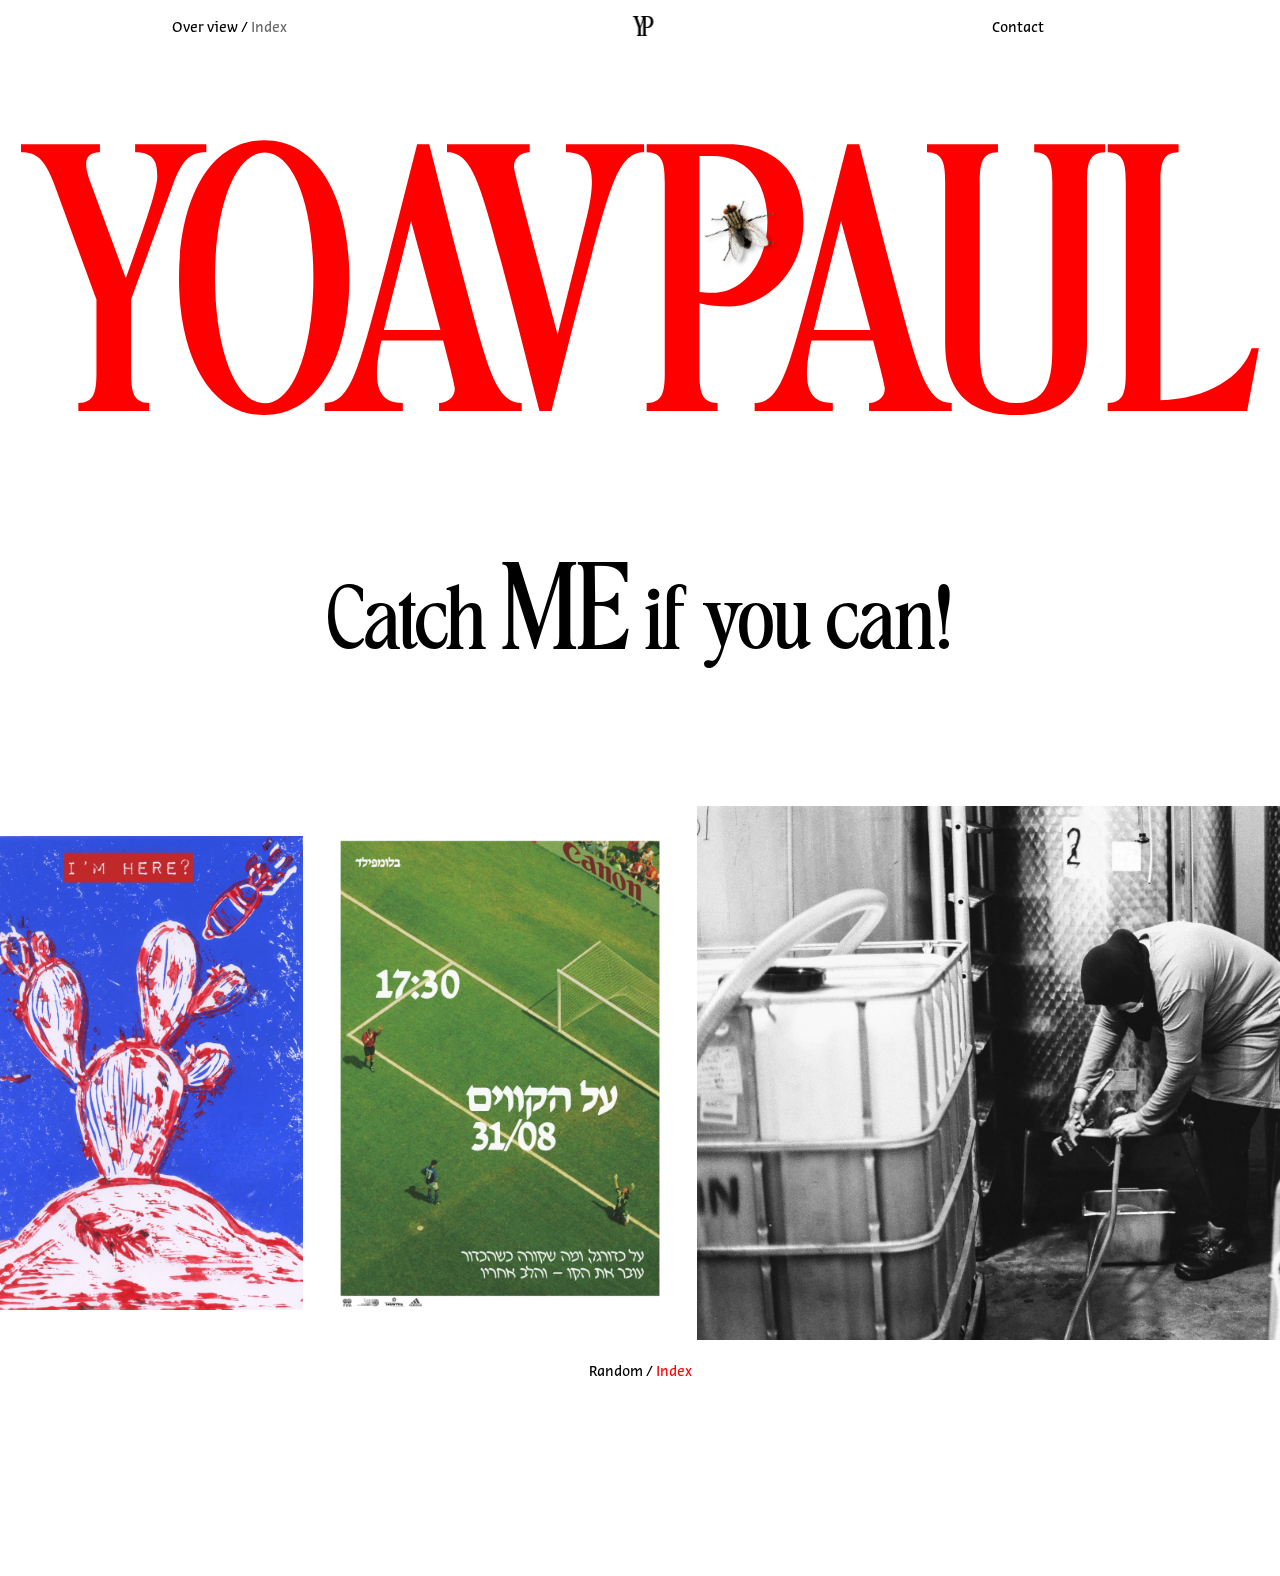
==== commit 0ce2c3bc: "Home carousel: keeps moving under the mouse, with a tag of the work's category / name next to the mo" ====
--- a/index.html
+++ b/index.html
@@ -26,7 +26,8 @@
   <p class="catch-me"><a class="page-link" href="about.html">Catch <span class="catch-me-big">ME</span> if you can!</a></p>
 
   <!-- Over view: all the works move slowly from left to right, in a loop (home-carousel.js).
-       It stops under the mouse, and "Random / Index" under it shows the category and name of the work,
+       Under the mouse it keeps moving, and a tag next to the mouse shows the category and name of the work.
+       It stops under a finger, and then "Random / Index" under it shows them instead,
        and it can be scrolled sideways (trackpad, mouse wheel or finger). A click on a work leads to it.
        "Random / Index" under it changes the order (the page always starts in Index):
        Random = the order of the works in projects.json, Index = by their "order" number.
@@ -37,7 +38,7 @@
       <!-- The works come from projects.json (home-carousel.js puts them here) -->
       </div>
     </div>
-    <!-- Under the row: "Random / Index". Under the mouse it turns into the category (red) / the name of the work -->
+    <!-- Under the row: "Random / Index". Under a finger it turns into the category (red) / the name of the work -->
     <p class="carousel-modes">
       <span class="carousel-switch">
         <button class="carousel-mode" type="button" data-mode="random" aria-pressed="false">Random</button> /
--- a/styles.css
+++ b/styles.css
@@ -550,6 +550,32 @@
   visibility: hidden; /* keeps its place, so nothing moves */
 }
 
+/* The tag next to the mouse on the row: the category / name of the work under it (home-carousel.js).
+   Like the words of the top bar: the same letters, on a blurred see-through strip */
+.carousel-tag {
+  position: fixed;
+  top: 0;
+  left: 0;
+  z-index: 6;
+  display: none;
+  margin: 0;
+  padding: 0.2em 0.45em;
+  border-radius: var(--bar-radius);
+  background-color: var(--color-bar);
+  backdrop-filter: blur(var(--bar-blur));
+  -webkit-backdrop-filter: blur(var(--bar-blur)); /* Safari */
+  font-family: var(--font-nav);
+  font-size: var(--size-nav);
+  line-height: normal;
+  color: var(--color-text);
+  white-space: nowrap;
+  pointer-events: none; /* a click goes to the work under it */
+}
+
+.carousel-tag.is-shown {
+  display: block;
+}
+
 /* One work: as high as the box, its width from its shape (--ratio = width / height).
    The space after each work (not "gap"), so the copy follows with the same space */
 .carousel-item {
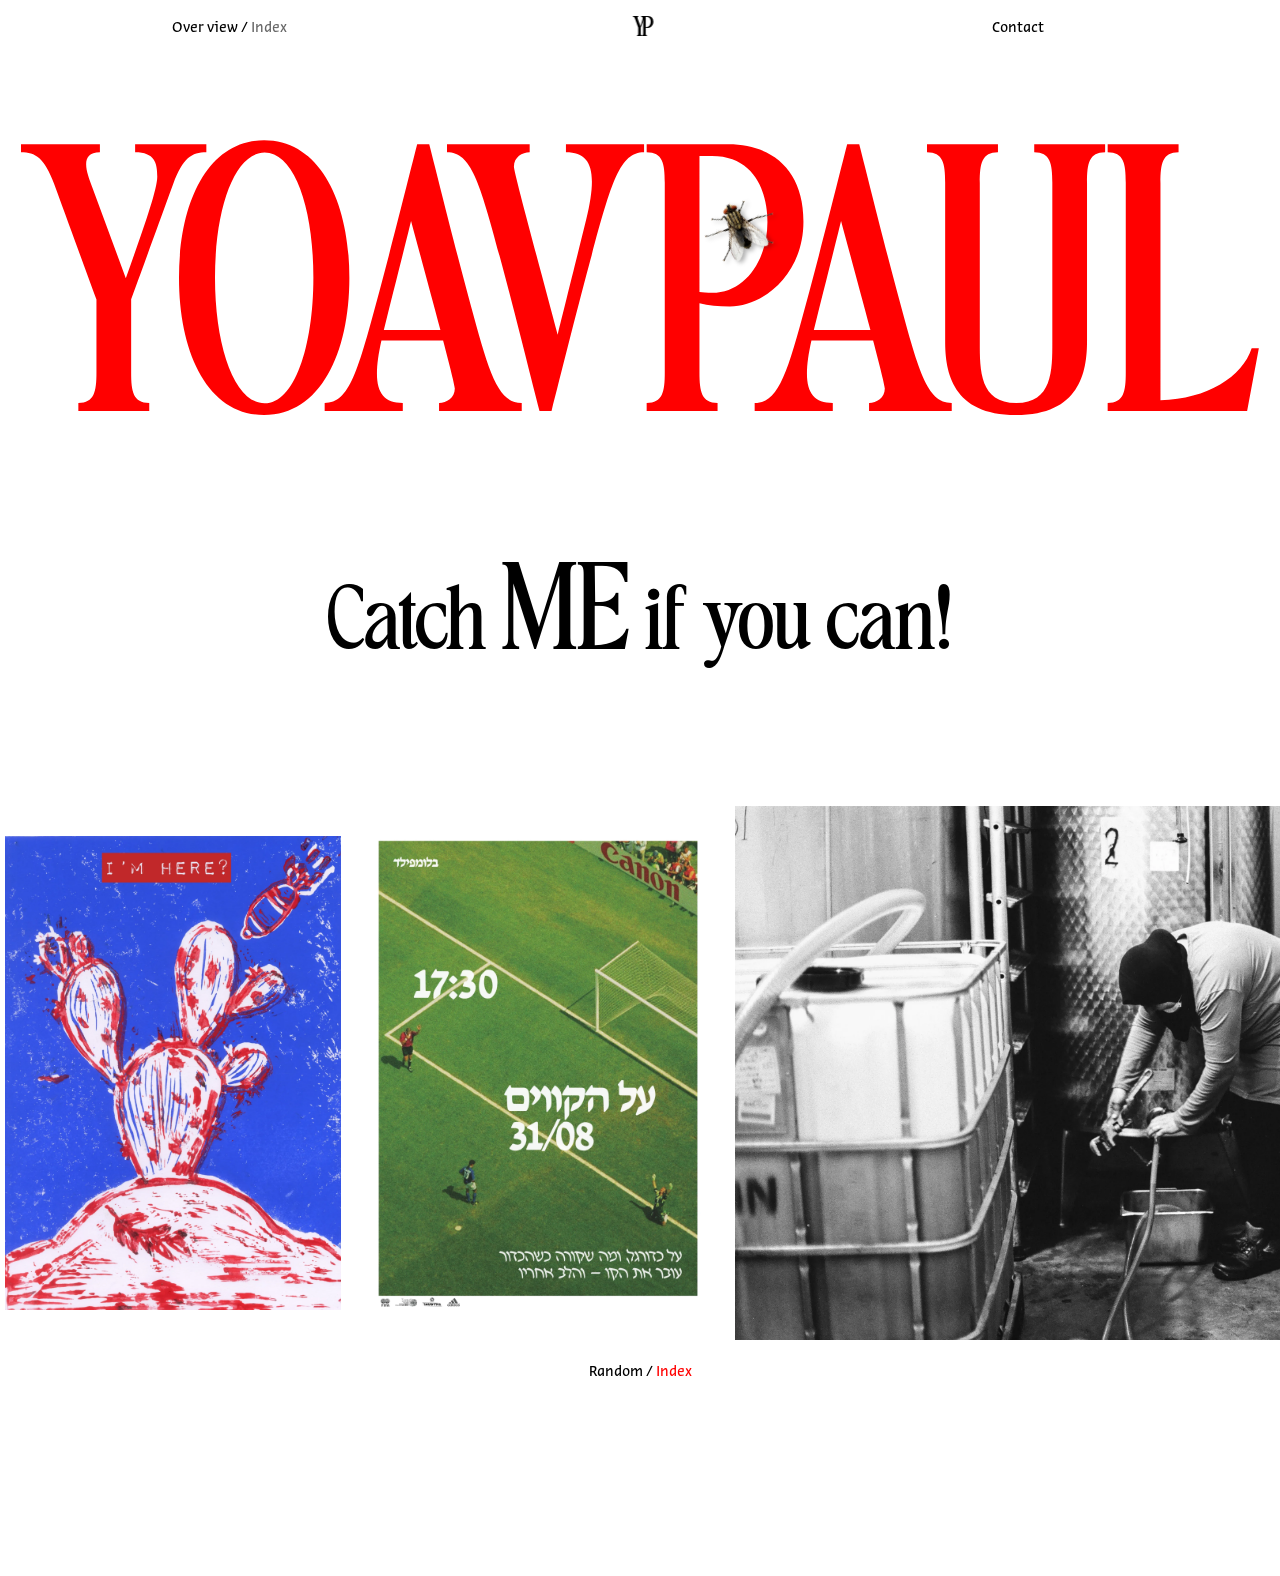
==== commit 362b67d1: "Mobile test (?mobile=test): the computer layout made smaller on phones, and works' screens that scro" ====
--- a/index.html
+++ b/index.html
@@ -7,6 +7,8 @@
   <link rel="stylesheet" href="styles.css">
   <!-- The phone version: only on screens up to 700px wide -->
   <link rel="stylesheet" href="phone.css" media="(max-width: 700px)">
+  <!-- TEST for phones (only with ?mobile=test in the address, see the file) -->
+  <script src="mobile-test.js"></script>
 </head>
 <body class="home-page">
   <!-- Top bar (stays at the top while scrolling, with a soft blur behind it):
--- a/styles.css
+++ b/styles.css
@@ -113,7 +113,7 @@
 
   /* Spacing */
   --space-page: 16px;
-  --photo-row-gap: 30; /* Photography: the space between the photos of an open row (Figma pixels) */
+  --photo-row-gap: 9; /* Photography: the space between the photos, in the rows and on the works' screens (Figma pixels) */
 }
 
 /* ===== Base ===== */
@@ -339,19 +339,24 @@
   margin-top: var(--bar-line-gap);
 }
 
-/* "Index" is a button: a click folds the menu (top-bar-menu.js). No button look */
-.top-bar-index {
-  padding: 0;
-  border: none;
-  background: none;
-  font: inherit;
-  color: inherit;
-  cursor: pointer;  touch-action: manipulation; /* a double tap on a phone doesn't zoom (it leads to the index page) */
-}
-
-/* The folded menu: only "Index" and the page you are on */
-.top-bar-left.is-folded .menu-other {
-  display: none;
+/* "Next: Graphics ›" at the end of a category page, in the middle (top-bar-menu.js) */
+.next-category {
+  margin: calc(120 * var(--px)) 0 calc(80 * var(--px));
+  font-family: var(--font-nav);
+  font-size: calc(var(--size-nav) * 1.25);
+  text-align: center;
+}
+
+.next-category a {
+  display: inline-flex;
+  align-items: center;
+  gap: 4px;
+  color: var(--color-text);
+  text-decoration: none;
+}
+
+.next-category a:hover {
+  color: var(--color-accent);
 }
 
 /* On the project pages "Contact" is a little more to the right (Figma: its middle at 1202.5px) */
@@ -690,6 +695,11 @@
   text-align: var(--align, left);
 }
 
+/* Photography: the names under the works are 22px in Figma (Medium) */
+.photography-page .photo-caption {
+  --caption-size: 22;
+}
+
 /* Branding: the names under the logos are 30px in Figma, each on one line */
 .branding-page .photo-caption {
   --caption-size: 30;
@@ -729,7 +739,8 @@
 /* A photo that shows only part of itself, placed like in Figma (in % of its box) */
 .photo-box img.is-cropped,
 .photo-overlay-row img.is-cropped,
-.carousel-item img.is-cropped {
+.carousel-item img.is-cropped,
+.photo-panel-photo img.is-cropped {
   position: absolute;
   top: calc(var(--img-top) * 1%);
   left: calc(var(--img-left) * 1%);
@@ -781,6 +792,240 @@
   display: block;
 }
 
+/* The controls of a book on its own screen (book-pages.js): thin arrows on its sides
+   (‹ the next pages, › the pages before: it is in Hebrew) and ❚❚ under it for a second after a click,
+   in its empty edges.
+   Red under the mouse, like the other arrows */
+.book-control {
+  position: absolute;
+  z-index: 1;
+  padding: 4px;
+  border: none;
+  background: none;
+  color: var(--color-text);
+  cursor: pointer;
+}
+
+.book-control svg {
+  display: block;
+}
+
+.book-control:hover {
+  color: var(--color-accent);
+}
+
+.book-forward {
+  left: 0;
+  top: 50%;
+  transform: translateY(-50%);
+}
+
+.book-backward {
+  right: 0;
+  top: 50%;
+  transform: translateY(-50%);
+}
+
+.book-pause-sign {
+  left: 50%;
+  bottom: 0;
+  transform: translateX(-50%);
+  padding: 8px;
+  cursor: default;
+  pointer-events: none;
+}
+
+.book-pause-sign[hidden] {
+  display: none;
+}
+
+/* ❚❚: small (12px) */
+.book-pause-sign svg {
+  width: 12px;
+  height: 12px;
+}
+
+.book-pause-sign path {
+  fill: none;
+}
+
+/* ===== Photography and graphics pages: a click on a work opens its own screen (works-screens.js) =====
+   The rows of photos are open all the time, and the names show always ("Dissociative self" too) */
+.photo-overlay[data-panel],
+.book[data-panel] {
+  cursor: pointer;
+}
+
+.photography-page .photo-caption.only-open {
+  display: block;
+}
+
+/* The project's own screen (a .project-panel, see "Project panels"): its text, then its photos,
+   in one row that scrolls sideways. In Figma pixels (the screen is 1069 high):
+   --panel-photo-gap = the space between the photos, --panel-text-gap = the space after the text,
+   --panel-photo-height = how high the photos are. (photography.html?tune changes them live, tools/panel-tuner.js) */
+:root {
+  --panel-photo-gap: var(--photo-row-gap); /* the same space as between the photos on the page */
+  --panel-text-gap: 40;
+  --panel-photo-height: 800;
+}
+
+.photo-panel-stage {
+  display: flex;
+  align-items: center;
+  gap: calc(var(--panel-photo-gap) * var(--s));
+  width: max-content;
+  height: var(--panel-height);
+  padding: 0 calc(80 * var(--s)) 0 calc(30 * var(--s)); /* the text starts 30 from the left (Figma) */
+  box-sizing: border-box;
+}
+
+.project-text.photo-panel-text {
+  position: static;
+  flex: none;
+  align-self: flex-start;
+  margin-top: calc((1069 - var(--panel-photo-height)) / 2 * var(--s)); /* its top on the top of the photos */
+  margin-right: calc((var(--panel-text-gap) - var(--panel-photo-gap)) * var(--s));
+}
+
+/* The big gallery (photography page, photo-lightbox.js): one photo, whole, on white, over everything.
+   Thin arrows on its sides, × at the top right, "3 / 10" under it. Red under the mouse */
+.lightbox {
+  position: fixed;
+  inset: 0;
+  z-index: 10; /* above the work's screen and the top bar */
+  display: flex;
+  align-items: center;
+  justify-content: center;
+  background-color: var(--color-background);
+}
+
+.lightbox[hidden] {
+  display: none;
+}
+
+.lightbox-photo {
+  max-width: calc(100vw - 160px);
+  max-height: calc(100vh - 120px);
+  max-height: calc(100dvh - 120px);
+  object-fit: contain;
+}
+
+.lightbox button {
+  position: absolute;
+  padding: 8px;
+  border: none;
+  background: none;
+  color: var(--color-text);
+  cursor: pointer;
+}
+
+.lightbox button svg {
+  display: block;
+}
+
+.lightbox button:hover {
+  color: var(--color-accent);
+}
+
+.lightbox-prev {
+  left: 24px;
+  top: 50%;
+  transform: translateY(-50%);
+}
+
+.lightbox-next {
+  right: 24px;
+  top: 50%;
+  transform: translateY(-50%);
+}
+
+.lightbox-close {
+  top: 20px;
+  right: 24px;
+}
+
+.lightbox-count {
+  position: absolute;
+  bottom: 20px;
+  left: 50%;
+  transform: translateX(-50%);
+  margin: 0;
+  font-family: var(--font-nav);
+  font-size: var(--size-nav);
+  letter-spacing: 0.1em;
+  color: var(--color-text);
+}
+
+/* On a work's screen, the photos open big with a click (photography and branding pages).
+   A tag "View" shows next to the mouse (photo-lightbox.js), so the mouse stays as it is */
+.photography-page .photo-panel-photo,
+.panel-item:has(img) {
+  cursor: pointer;
+}
+
+/* A screen with an exact layout from Figma (a <template id="screen-…"> in graphics.html):
+   everything placed by --x, --y, --w, --h in Figma pixels (like the branding projects) */
+.screen-stage {
+  position: relative;
+  width: calc(var(--width) * var(--s));
+  height: var(--panel-height);
+}
+
+.screen-item {
+  position: absolute;
+  left: calc(var(--x) * var(--s));
+  top: calc(var(--y) * var(--s));
+  width: calc(var(--w) * var(--s));
+  margin: 0;
+}
+
+.screen-item[style*="--h"] {
+  height: calc(var(--h) * var(--s));
+}
+
+.screen-item > .photo-panel-photo {
+  width: 100%;
+  height: 100%;
+}
+
+.screen-item > .photo-panel-text {
+  position: static;
+  width: auto;
+  margin: 0;
+}
+
+/* The text on a work's screen grows and shrinks with the screen's height, like everything on it
+   (one Figma pixel = --s), so it keeps its lines like in the Figma frame */
+.project-panel .photo-panel-text {
+  --px: var(--s);
+}
+
+/* A small name over a part ("Event Poster"): Editor Sans 18px (Figma) */
+.screen-label {
+  font-family: var(--font-nav);
+  font-size: calc(18 * var(--s));
+  line-height: calc(37 * var(--s));
+  color: var(--color-text);
+}
+
+/* Each photo has the shape of its row (aspect-ratio, from works-screens.js), cut like in the row */
+.photo-panel-photo {
+  position: relative;
+  flex: none;
+  height: calc(var(--panel-photo-height) * var(--s));
+  overflow: hidden;
+}
+
+.photo-panel-photo img,
+.photo-panel-photo video,
+.photo-panel-photo .book {
+  display: block;
+  width: 100%;
+  height: 100%;
+  object-fit: cover;
+}
+
 /* ===== Photography page: the text layout =====
    When a row is open, photography-texts.js adds "is-reading" to the page.
    Then every item uses its "-open" sizes and places (from the Figma frame "Photography option 2 with text"):
@@ -839,10 +1084,10 @@
   display: none;
 }
 
-/* Name and year: Bold 28px (Figma "Photography option 2 with text") */
+/* The name: Bold, 28px (each text can set its own size, --title-size, like in Figma) */
 .project-text h2 {
   margin: 0;
-  font-size: calc(28 * var(--px));
+  font-size: calc(var(--title-size, 28) * var(--px));
   font-weight: 700;
   line-height: normal;
 }
@@ -850,6 +1095,16 @@
 /* (not used now: the dates were taken off the names, kept in case they come back) */
 .project-text-year {
   margin-left: 0.4em;
+}
+
+/* A small dash in a name ("Megi Solar — Paris Fashion Editorial"): 16px, like the text */
+.project-text h2 .is-small {
+  font-size: calc(16 * var(--px));
+}
+
+/* Bold words in the text ("Featured In") */
+.project-text .is-bold {
+  font-weight: 700;
 }
 
 /* Megi Solar and Otzar Mekomi: the name's lines are 26px apart, like the text under it */
@@ -933,14 +1188,15 @@
   }
 }
 
-/* ===== The 1+1= book (graphics page): book-pages.js turns its pages on a click ===== */
+/* ===== The books (graphics page: 1+1= and the Soccer notebook): book-pages.js turns their pages on a click ===== */
 .book {
   cursor: pointer;
 }
 
 /* ===== On The Line - Soccer (graphics page) =====
    A thin light-gray line around the poster and the poster moving (in its row) */
-.photo-overlay-row > .has-line {
+.photo-overlay-row > .has-line,
+.photo-panel-photo.has-line {
   outline: 1px solid #e0e0e0;
   outline-offset: -1px;
 }
@@ -992,37 +1248,91 @@
   color: #fff;
 }
 
-/* The back arrow: bottom left, under the menu of the top bar (the same middle as the menu
-   on the project pages, and as far from the bottom as the menu is from the top). Only while a panel is open.
-   Its color follows the top bar: white on a dark panel, black on a light one. Red under the mouse */
-.panel-back {
+/* The arrows of a project panel: thin line drawings (SVG) in the color of the text.
+   Back ("‹ Branding", bottom left, under the menu of the top bar: the same middle as the menu on the project pages,
+   and as far from the bottom as the menu is from the top), and on the photography page, on the right,
+   "‹ 2 / 5 ›" (the work before / which work / the next work). Only while a panel is open.
+   Their color follows the top bar: white on a dark panel, black on a light one. Red under the mouse */
+.panel-back,
+.panel-nav {
   display: none;
   position: fixed;
   bottom: calc(25 * var(--px));
-  left: calc(50% - 511 * var(--px));
   z-index: 5; /* above the panel */
   transform: translateX(-50%); /* its middle sits on "left" */
+  margin: 0;
+  color: var(--color-text);
+}
+
+.panel-back {
+  left: calc(50% - 511 * var(--px));
+}
+
+.panel-nav {
+  left: calc(50% + 511 * var(--px));
+  align-items: center;
+  gap: 10px;
+  font-family: var(--font-nav);
+  font-size: var(--size-nav);
+  letter-spacing: 0.1em; /* "2 / 5" a little apart, like the arrows */
+  white-space: nowrap;
+}
+
+/* "‹ Photography" / "‹ Branding": the chevron and the word like the menu */
+body.has-open-panel .panel-back {
+  display: flex;
+  align-items: center;
+  gap: 4px;
+  font-family: var(--font-nav);
+  font-size: var(--size-nav);
+}
+
+.panel-back,
+.panel-prev,
+.panel-next {
   -webkit-appearance: none; /* no button look in Safari */
   appearance: none;
   padding: 0;
   border: none;
   background: none;
-  font-family: var(--font-nav);
-  font-size: calc(var(--size-nav) * 2);
-  line-height: 1;
-  color: var(--color-text);
+  color: inherit;
   cursor: pointer;
 }
 
-body.has-open-panel .panel-back {
+.panel-back svg,
+.panel-prev svg,
+.panel-next svg {
   display: block;
 }
 
-body.has-dark-panel .panel-back {
+body.has-open-panel .panel-nav {
+  display: flex;
+}
+
+body.has-dark-panel .panel-back,
+body.has-dark-panel .panel-nav {
   color: #fff;
 }
 
-.panel-back:hover {
+.panel-back:hover,
+.panel-prev:hover,
+.panel-next:hover {
+  color: var(--color-accent);
+}
+
+/* Where an arrow leads, above it, under the mouse or with Tab (works-screens.js):
+   "Next work: Megi Solar" above "‹ 2 / 5 ›" (its right edge on theirs) */
+.panel-hint {
+  position: absolute;
+  right: 0;
+  bottom: calc(100% + 10px);
+  letter-spacing: normal;
+  white-space: nowrap;
+  pointer-events: none;
+}
+
+/* The name of the work in red, "Next work:" black */
+.panel-hint-name {
   color: var(--color-accent);
 }
 
@@ -1202,6 +1512,52 @@
 
 /* ===== Index page (projects.html) ===== */
 
+/* The "screen" under the categories: the moving row of works (like the home page).
+   Lower than on the home page (340 instead of 600). Figma: from 547 to 887, the page ends at 958 */
+.index-screen {
+  --screen-height: 340;
+  position: relative;
+  margin-top: 0;
+  padding-bottom: calc(71 * var(--px));
+}
+
+.index-screen .carousel {
+  height: calc(var(--screen-height) * var(--px));
+}
+
+@media (min-width: 701px) {
+  /* The name of a work under the row shows only under a finger (phones) */
+  .index-screen .carousel-modes {
+    display: none;
+  }
+
+  /* The categories at the top: their area goes down to the screen (547 Figma pixels) */
+  .index-page .index-categories {
+    height: calc(547 * var(--px));
+  }
+}
+
+/* One project on the screen, under the mouse on its name: its cover in the middle, on white,
+   over the moving row (index-menu.js adds "is-previewing") */
+.index-preview {
+  position: absolute;
+  top: 0;
+  left: 0;
+  right: 0;
+  height: calc(var(--screen-height) * var(--px));
+  display: none;
+  justify-content: center;
+  background-color: var(--color-background);
+}
+
+.index-screen.is-previewing .index-preview {
+  display: flex;
+}
+
+.index-preview .carousel-item {
+  margin: 0;
+}
+
 /* The area under the big name (1032 - 505 Figma pixels high).
    The categories and lists are placed in it by --x, --y and --w */
 .index-categories {
@@ -1223,24 +1579,25 @@
   color: var(--color-text);
 }
 
-/* A category: a button with no button look, the text on the left */
+/* A category: a link to its page, the text on the left */
 .index-category {
   padding: 0;
   border: none;
   background: none;
-  font-size: calc(70.82 * var(--px));
+  text-decoration: none;
+  font-size: calc(55 * var(--px));
   line-height: normal;
   text-align: left;
   cursor: pointer;
   touch-action: manipulation; /* a double tap on a phone doesn't zoom (it leads to the page) */
 }
 
-/* The list of projects under a category (hidden until the category is clicked).
-   Figma: 27px, lines 50px apart (the same in all three lists) */
+/* The list of projects under a category (open all the time).
+   Figma: 21px, lines 50px apart (the same in all three lists) */
 .index-list {
   padding: 0;
   list-style: none;
-  font-size: calc(27 * var(--px));
+  font-size: calc(21 * var(--px));
   line-height: calc(50 * var(--px));
   text-align: center;
   scroll-margin-bottom: calc(60 * var(--px)); /* when the page scrolls to an open list, a little space stays under it */
@@ -1296,13 +1653,13 @@
   white-space: nowrap;
 }
 
-/* The email address and the phone number under the big words (Medium 48px) */
+/* The email address and the phone number under the big words (Medium 39px) */
 .about-contact {
   top: calc(var(--top) * var(--px));
   left: calc(var(--middle) * var(--px));
   transform: translateX(-50%);
   font-family: var(--font-nav);
-  font-size: calc(48 * var(--px));
+  font-size: calc(39 * var(--px));
   font-weight: 500;
   line-height: normal;
   color: var(--color-text);
@@ -1310,7 +1667,7 @@
   white-space: nowrap;
 }
 
-/* The text about me (Medium 32px, lines 62px apart) */
+/* The email / phone: no link look */
 .about-contact a {
   color: inherit;
   text-decoration: none;
@@ -1363,12 +1720,12 @@
 
 .about-text {
   top: calc(var(--top) * var(--px));
-  left: calc(164 * var(--px));
-  width: calc(1175 * var(--px));
+  left: calc(231 * var(--px));
+  width: calc(1052 * var(--px));
   font-family: var(--font-nav);
-  font-size: calc(32 * var(--px));
+  font-size: calc(24 * var(--px));
   font-weight: 500;
-  line-height: calc(62 * var(--px));
+  line-height: calc(47 * var(--px));
   color: var(--color-text);
 }
 
@@ -1376,8 +1733,144 @@
   margin: 0;
 }
 
-/* The second paragraph starts a little to the right, like in Figma */
+/* A paragraph after another one: an empty line between them */
 .about-text p + p {
-  text-indent: calc(30 * var(--px)); /* 4 spaces, like in Figma */
-}
-
+  margin-top: calc(47 * var(--px));
+}
+
+/* ===== Phones and tablets (also turned sideways, when they are wider than 700 and phone.css is not used) ===== */
+
+/* Touch screens draw the shadow of a moving picture badly (gray smears around it),
+   so there the fly has no shadow */
+@media (hover: none) {
+  .fly,
+  .fly.is-flying,
+  .yp-fly {
+    filter: none;
+  }
+}
+
+/* A low screen (a phone turned sideways): on a work's own screen
+   - the menu at the top (4 lines) hides, so it doesn't cover the work ("‹ Photography" goes back)
+   - the text has sizes for reading on a phone, and scrolls if it is longer than the screen */
+@media (max-height: 500px) {
+  body.has-open-panel .top-bar-left {
+    display: none;
+  }
+
+  .project-panel .photo-panel-text {
+    max-height: calc(var(--panel-height) - 2 * 120 * var(--s));
+    overflow-y: auto;
+  }
+
+  .project-panel .photo-panel-text h2 {
+    font-size: 15px;
+    line-height: 1.25;
+  }
+
+  .project-panel .photo-panel-text p {
+    font-size: 11px;
+    line-height: 1.45;
+  }
+}
+
+/* ===== Mobile test (mobile-test.js, only with ?mobile=test): a work's screen on an upright phone
+   is a page that scrolls down: its text, then all its parts one under the other, as wide as the screen ===== */
+@media (max-width: 700px) and (orientation: portrait) {
+  .test-mobile .rotate-hint {
+    display: none !important;
+  }
+
+  .test-mobile body.has-open-panel .top-bar-left {
+    display: none; /* the menu doesn't cover the work ("‹ Photography" goes back) */
+  }
+
+  .test-mobile .project-panel {
+    --s: 0.6px; /* the texts' sizes on this page (Figma pixels x 0.6) */
+    overflow-x: hidden;
+    overflow-y: auto;
+  }
+
+  .test-mobile .project-panel-stage,
+  .test-mobile .photo-panel-stage,
+  .test-mobile .screen-stage {
+    display: flex;
+    flex-direction: column;
+    align-items: stretch;
+    gap: 12px;
+    width: auto;
+    height: auto;
+    margin: 0;
+    padding: 72px 16px 90px;
+    box-sizing: border-box;
+    overflow: visible;
+  }
+
+  .test-mobile .project-panel-stage > *,
+  .test-mobile .screen-stage > * {
+    position: relative;
+    left: auto;
+    top: auto;
+    width: auto;
+    height: auto;
+    transform: none;
+  }
+
+  .test-mobile .panel-item,
+  .test-mobile .screen-item[style*="--h"] {
+    width: 100%;
+    aspect-ratio: var(--w) / var(--h);
+  }
+
+  .test-mobile .photo-panel-photo {
+    width: 100%;
+    height: auto;
+  }
+
+  .test-mobile .project-panel .photo-panel-text {
+    width: auto;
+    max-height: none;
+    margin: 0 0 12px;
+    overflow: visible;
+  }
+
+  .test-mobile .panel-text {
+    text-align: left;
+  }
+
+  /* The arrows at the bottom stay readable over the photos: a soft strip behind them */
+  .test-mobile .panel-back,
+  .test-mobile .panel-nav {
+    padding: 4px 8px;
+    border-radius: 4px;
+    background-color: rgba(255, 255, 255, 0.85);
+  }
+
+  .test-mobile body.has-dark-panel .panel-back,
+  .test-mobile body.has-dark-panel .panel-nav {
+    background-color: rgba(0, 0, 0, 0.7);
+  }
+}
+
+/* Mobile test, "the computer layout, smaller", on a narrow screen: what would be too small or crowded */
+@media (max-width: 700px) {
+  /* the menu (4 lines) doesn't touch the big title */
+  .test-mobile .project-header {
+    margin-top: 48px;
+  }
+
+  /* each name stays on one line */
+  .test-mobile .photo-caption {
+    white-space: nowrap;
+  }
+
+  /* the contact page: the email, phone and text big enough to read */
+  .test-mobile .about-contact {
+    font-size: 14px;
+  }
+
+  .test-mobile .about-text {
+    font-size: 11px;
+    line-height: 1.6;
+  }
+}
--- a/phone.css
+++ b/phone.css
@@ -122,6 +122,15 @@
   margin-top: 6px;
 }
 
+/* Index page: the screen of works as high as the home page row (no hover on phones, so no preview) */
+.index-page .index-categories {
+  padding-top: 64px; /* room for the top bar */
+}
+
+.index-screen .carousel {
+  height: 75vw;
+}
+
 /* The categories one under the other, each list under its category */
 .index-categories {
   width: auto;
@@ -161,6 +170,13 @@
   padding-top: 52px; /* room for the top bar (44px high on phones) */
 }
 
+/* On the category pages the menu has 4 lines (Index and the 3 categories), so the title starts under it */
+.branding-page .project-header,
+.photography-page .project-header,
+.graphics-page .project-header {
+  padding-top: 96px;
+}
+
 .project-title {
   position: static;
 }
@@ -184,7 +200,32 @@
   transform: none;
 }
 
+/* The "‹ 2 / 5 ›" arrows (photography page): in the other corner */
+.panel-nav {
+  bottom: 14px;
+  left: auto;
+  right: var(--space-page);
+  transform: none;
+}
+
 /* ===== Me page (about.html) ===== */
+
+/* The email, the phone and the text about me: big enough to read on a phone
+   (on a computer they are 39px and 24px, which would be tiny here) */
+.about-contact {
+  font-size: 19px;
+}
+
+.about-text {
+  left: var(--space-page);
+  width: calc(100% - 2 * var(--space-page));
+  font-size: 15px;
+  line-height: 1.6;
+}
+
+.about-text p + p {
+  margin-top: 1.6em;
+}
 
 /* "Copy" shows under the email / phone, in the middle (there is no room next to them) */
 .copy-holder {
